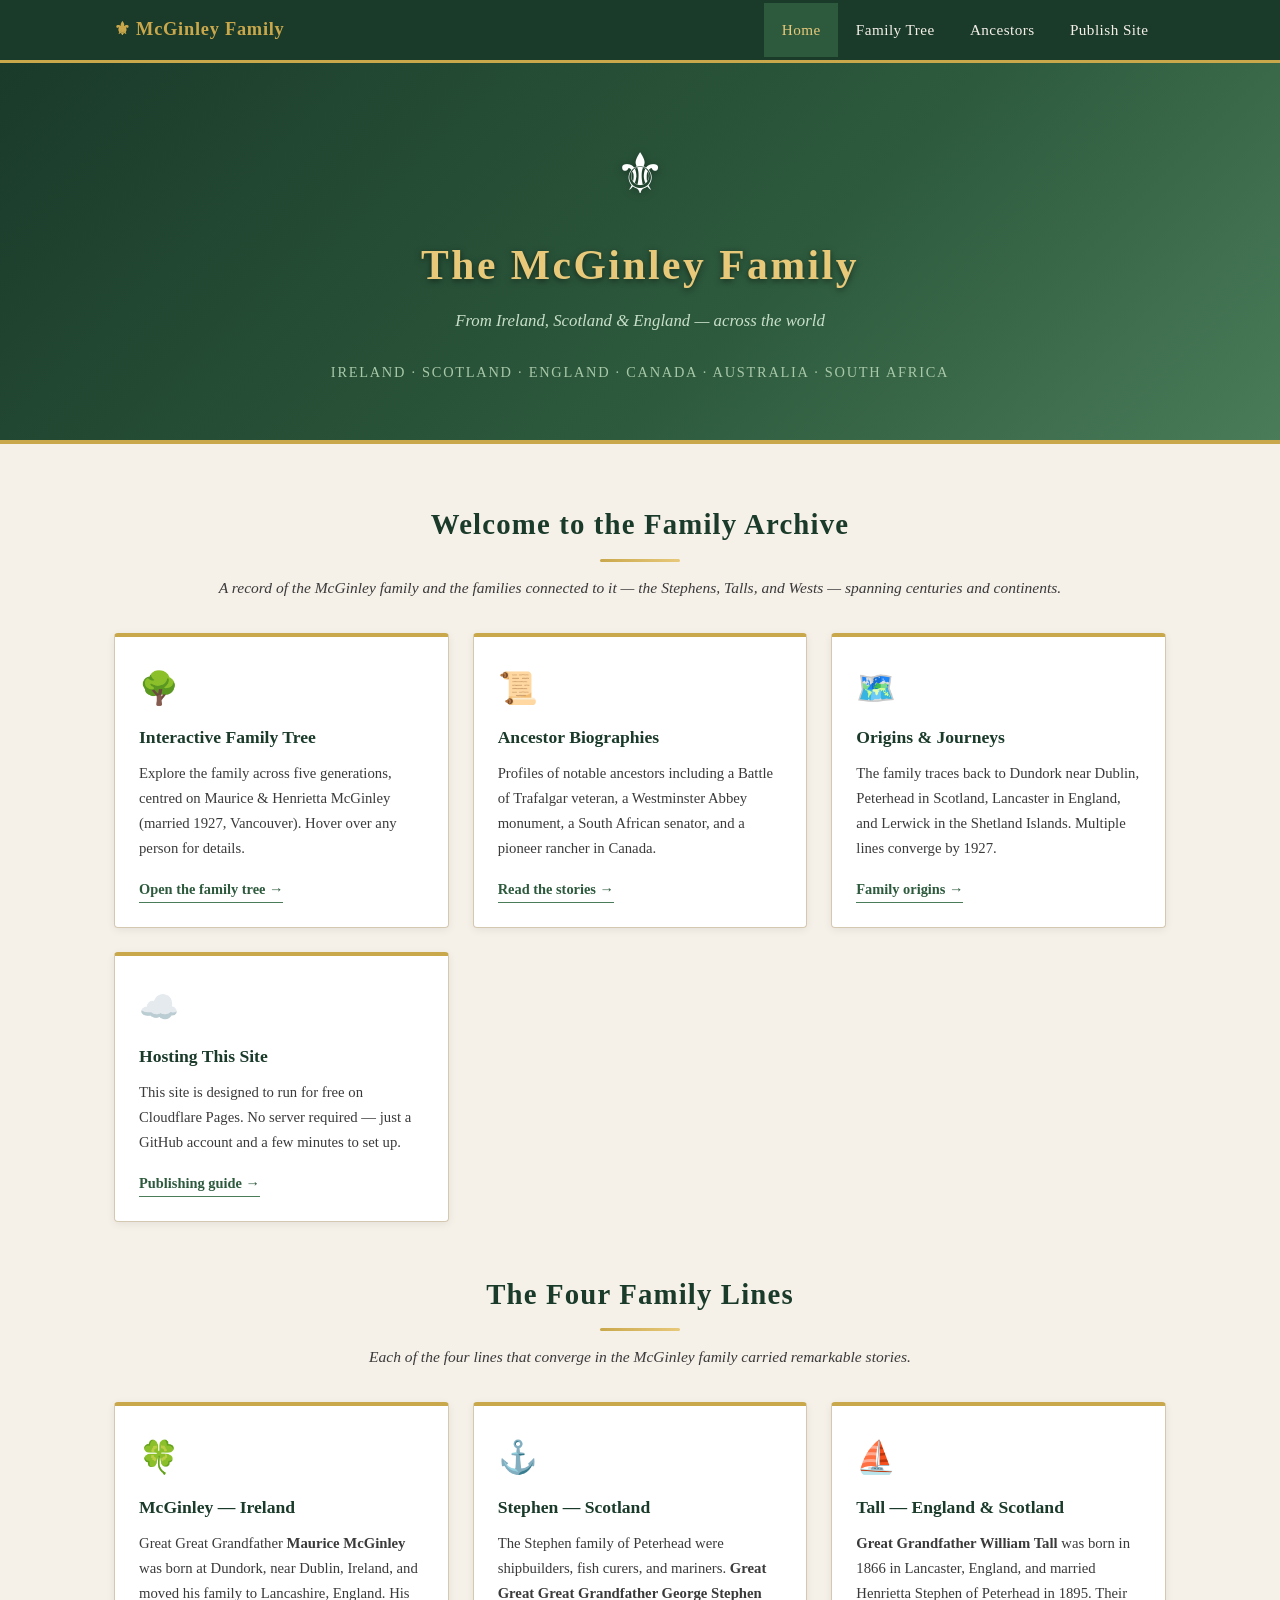
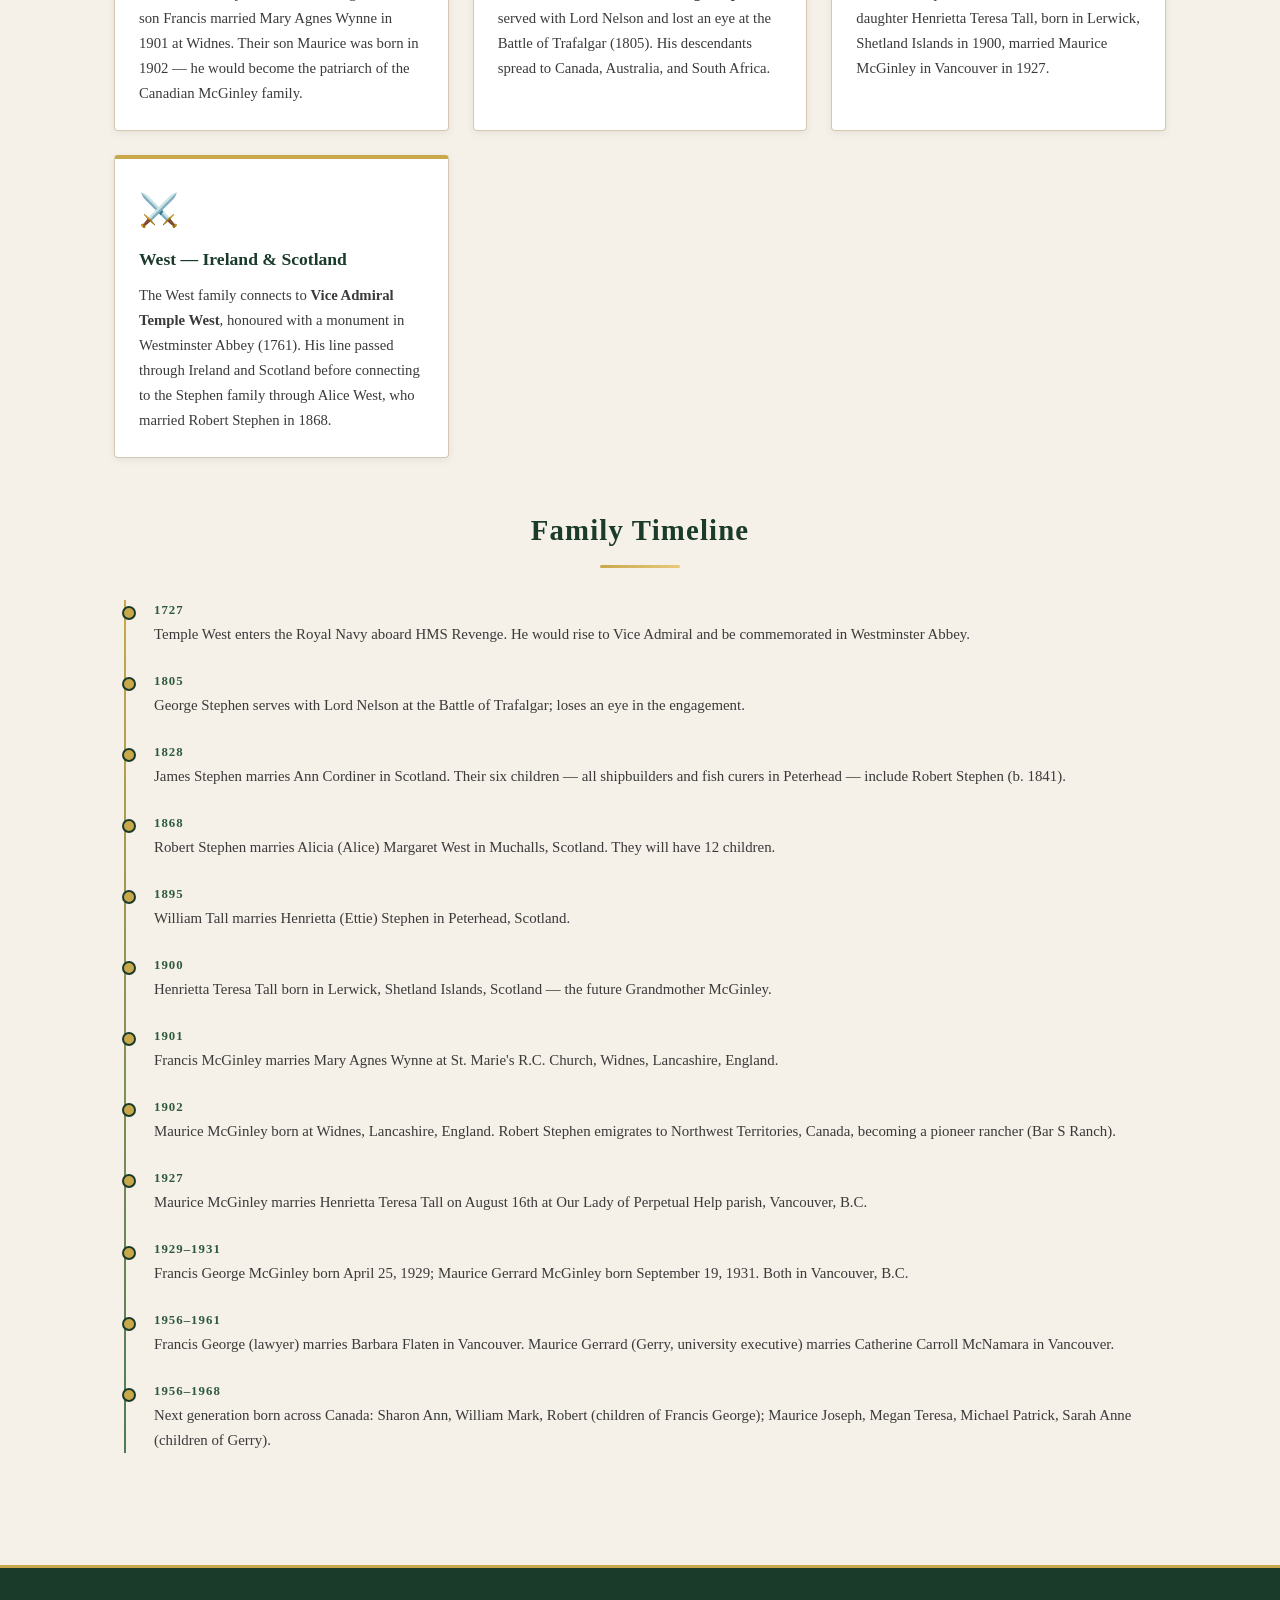
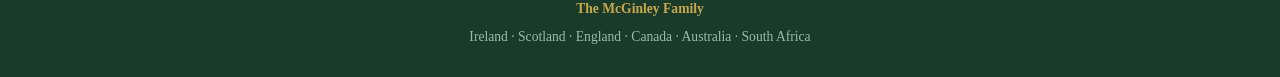
==== index.html @ d8dae98b "Add files via upload" ====
<!DOCTYPE html>
<html lang="en">
<head>
  <meta charset="UTF-8">
  <meta name="viewport" content="width=device-width, initial-scale=1.0">
  <title>The McGinley Family — Genealogy & Heritage</title>
  <link rel="stylesheet" href="style.css">
</head>
<body>

<nav>
  <div class="nav-inner">
    <a class="brand" href="index.html">⚜ McGinley Family</a>
    <ul>
      <li><a href="index.html" class="active">Home</a></li>
      <li><a href="family-tree.html">Family Tree</a></li>
      <li><a href="ancestors.html">Ancestors</a></li>
      <li><a href="deploy.html">Publish Site</a></li>
    </ul>
  </div>
</nav>

<div class="hero">
  <div class="crest">⚜</div>
  <h1>The McGinley Family</h1>
  <p class="subtitle">From Ireland, Scotland &amp; England — across the world</p>
  <p class="tagline">Ireland · Scotland · England · Canada · Australia · South Africa</p>
</div>

<div class="container">

  <div class="section-header" style="margin-top:1rem;">
    <h2>Welcome to the Family Archive</h2>
    <div class="divider"></div>
    <p>A record of the McGinley family and the families connected to it — the Stephens, Talls, and Wests — spanning centuries and continents.</p>
  </div>

  <div class="card-grid">
    <div class="card">
      <div class="card-icon">🌳</div>
      <h3>Interactive Family Tree</h3>
      <p>Explore the family across five generations, centred on Maurice &amp; Henrietta McGinley (married 1927, Vancouver). Hover over any person for details.</p>
      <a class="card-link" href="family-tree.html">Open the family tree →</a>
    </div>
    <div class="card">
      <div class="card-icon">📜</div>
      <h3>Ancestor Biographies</h3>
      <p>Profiles of notable ancestors including a Battle of Trafalgar veteran, a Westminster Abbey monument, a South African senator, and a pioneer rancher in Canada.</p>
      <a class="card-link" href="ancestors.html">Read the stories →</a>
    </div>
    <div class="card">
      <div class="card-icon">🗺️</div>
      <h3>Origins &amp; Journeys</h3>
      <p>The family traces back to Dundork near Dublin, Peterhead in Scotland, Lancaster in England, and Lerwick in the Shetland Islands. Multiple lines converge by 1927.</p>
      <a class="card-link" href="ancestors.html#origins">Family origins →</a>
    </div>
    <div class="card">
      <div class="card-icon">☁️</div>
      <h3>Hosting This Site</h3>
      <p>This site is designed to run for free on Cloudflare Pages. No server required — just a GitHub account and a few minutes to set up.</p>
      <a class="card-link" href="deploy.html">Publishing guide →</a>
    </div>
  </div>

  <!-- Key Ancestors Snapshot -->
  <div class="section-header" style="margin-top:3rem;">
    <h2>The Four Family Lines</h2>
    <div class="divider"></div>
    <p>Each of the four lines that converge in the McGinley family carried remarkable stories.</p>
  </div>

  <div class="card-grid">
    <div class="card">
      <div class="card-icon">🍀</div>
      <h3>McGinley — Ireland</h3>
      <p>Great Great Grandfather <strong>Maurice McGinley</strong> was born at Dundork, near Dublin, Ireland, and moved his family to Lancashire, England. His son Francis married Mary Agnes Wynne in 1901 at Widnes. Their son Maurice was born in 1902 — he would become the patriarch of the Canadian McGinley family.</p>
    </div>
    <div class="card">
      <div class="card-icon">⚓</div>
      <h3>Stephen — Scotland</h3>
      <p>The Stephen family of Peterhead were shipbuilders, fish curers, and mariners. <strong>Great Great Great Grandfather George Stephen</strong> served with Lord Nelson and lost an eye at the Battle of Trafalgar (1805). His descendants spread to Canada, Australia, and South Africa.</p>
    </div>
    <div class="card">
      <div class="card-icon">⛵</div>
      <h3>Tall — England &amp; Scotland</h3>
      <p><strong>Great Grandfather William Tall</strong> was born in 1866 in Lancaster, England, and married Henrietta Stephen of Peterhead in 1895. Their daughter Henrietta Teresa Tall, born in Lerwick, Shetland Islands in 1900, married Maurice McGinley in Vancouver in 1927.</p>
    </div>
    <div class="card">
      <div class="card-icon">⚔️</div>
      <h3>West — Ireland &amp; Scotland</h3>
      <p>The West family connects to <strong>Vice Admiral Temple West</strong>, honoured with a monument in Westminster Abbey (1761). His line passed through Ireland and Scotland before connecting to the Stephen family through Alice West, who married Robert Stephen in 1868.</p>
    </div>
  </div>

  <!-- Timeline -->
  <div class="section-header" style="margin-top:3rem;">
    <h2>Family Timeline</h2>
    <div class="divider"></div>
  </div>

  <div class="timeline">
    <div class="timeline-item">
      <div class="year">1727</div>
      <div class="event">Temple West enters the Royal Navy aboard HMS Revenge. He would rise to Vice Admiral and be commemorated in Westminster Abbey.</div>
    </div>
    <div class="timeline-item">
      <div class="year">1805</div>
      <div class="event">George Stephen serves with Lord Nelson at the Battle of Trafalgar; loses an eye in the engagement.</div>
    </div>
    <div class="timeline-item">
      <div class="year">1828</div>
      <div class="event">James Stephen marries Ann Cordiner in Scotland. Their six children — all shipbuilders and fish curers in Peterhead — include Robert Stephen (b. 1841).</div>
    </div>
    <div class="timeline-item">
      <div class="year">1868</div>
      <div class="event">Robert Stephen marries Alicia (Alice) Margaret West in Muchalls, Scotland. They will have 12 children.</div>
    </div>
    <div class="timeline-item">
      <div class="year">1895</div>
      <div class="event">William Tall marries Henrietta (Ettie) Stephen in Peterhead, Scotland.</div>
    </div>
    <div class="timeline-item">
      <div class="year">1900</div>
      <div class="event">Henrietta Teresa Tall born in Lerwick, Shetland Islands, Scotland — the future Grandmother McGinley.</div>
    </div>
    <div class="timeline-item">
      <div class="year">1901</div>
      <div class="event">Francis McGinley marries Mary Agnes Wynne at St. Marie's R.C. Church, Widnes, Lancashire, England.</div>
    </div>
    <div class="timeline-item">
      <div class="year">1902</div>
      <div class="event">Maurice McGinley born at Widnes, Lancashire, England. Robert Stephen emigrates to Northwest Territories, Canada, becoming a pioneer rancher (Bar S Ranch).</div>
    </div>
    <div class="timeline-item">
      <div class="year">1927</div>
      <div class="event">Maurice McGinley marries Henrietta Teresa Tall on August 16th at Our Lady of Perpetual Help parish, Vancouver, B.C.</div>
    </div>
    <div class="timeline-item">
      <div class="year">1929–1931</div>
      <div class="event">Francis George McGinley born April 25, 1929; Maurice Gerrard McGinley born September 19, 1931. Both in Vancouver, B.C.</div>
    </div>
    <div class="timeline-item">
      <div class="year">1956–1961</div>
      <div class="event">Francis George (lawyer) marries Barbara Flaten in Vancouver. Maurice Gerrard (Gerry, university executive) marries Catherine Carroll McNamara in Vancouver.</div>
    </div>
    <div class="timeline-item">
      <div class="year">1956–1968</div>
      <div class="event">Next generation born across Canada: Sharon Ann, William Mark, Robert (children of Francis George); Maurice Joseph, Megan Teresa, Michael Patrick, Sarah Anne (children of Gerry).</div>
    </div>
  </div>

</div>

<footer>
  <div class="footer-brand">The McGinley Family</div>
  <div>Ireland · Scotland · England · Canada · Australia · South Africa</div>
</footer>

</body>
</html>
---- style.css ----
/* McGinley Family Genealogy Site — Classic Heritage Style */

:root {
  --green-dark: #1a3a2a;
  --green-mid: #2d5a3d;
  --green-light: #4a7c59;
  --gold: #c9a84c;
  --gold-light: #e8c97a;
  --cream: #f5f0e8;
  --parchment: #ede4d0;
  --brown: #5c3d1e;
  --text-dark: #1e1e1e;
  --text-mid: #3a3a3a;
  --white: #ffffff;
}

* { box-sizing: border-box; margin: 0; padding: 0; }

body {
  font-family: 'Georgia', 'Times New Roman', serif;
  background: var(--cream);
  color: var(--text-dark);
  line-height: 1.7;
}

/* ── NAV ── */
nav {
  background: var(--green-dark);
  border-bottom: 3px solid var(--gold);
  position: sticky;
  top: 0;
  z-index: 100;
}
nav .nav-inner {
  max-width: 1100px;
  margin: 0 auto;
  display: flex;
  align-items: center;
  justify-content: space-between;
  padding: 0 1.5rem;
}
nav .brand {
  color: var(--gold);
  font-size: 1.15rem;
  font-weight: bold;
  letter-spacing: 0.04em;
  padding: 0.9rem 0;
  text-decoration: none;
}
nav ul {
  list-style: none;
  display: flex;
  gap: 0;
}
nav ul li a {
  display: block;
  color: var(--cream);
  text-decoration: none;
  padding: 0.9rem 1.1rem;
  font-size: 0.95rem;
  letter-spacing: 0.03em;
  transition: background 0.2s, color 0.2s;
}
nav ul li a:hover, nav ul li a.active {
  background: var(--green-mid);
  color: var(--gold-light);
}

/* ── HERO ── */
.hero {
  background: linear-gradient(135deg, var(--green-dark) 0%, var(--green-mid) 60%, var(--green-light) 100%);
  color: var(--white);
  text-align: center;
  padding: 4rem 1.5rem 3.5rem;
  border-bottom: 4px solid var(--gold);
}
.hero .crest {
  font-size: 3.5rem;
  margin-bottom: 0.5rem;
  filter: drop-shadow(0 2px 4px rgba(0,0,0,0.4));
}
.hero h1 {
  font-size: 2.6rem;
  letter-spacing: 0.06em;
  color: var(--gold-light);
  text-shadow: 0 2px 6px rgba(0,0,0,0.5);
  margin-bottom: 0.4rem;
}
.hero .subtitle {
  font-size: 1.05rem;
  color: #c8dfc8;
  font-style: italic;
  margin-bottom: 1.5rem;
}
.hero .tagline {
  font-size: 0.9rem;
  color: #a8c8a8;
  letter-spacing: 0.12em;
  text-transform: uppercase;
}

/* ── MAIN CONTENT ── */
.container {
  max-width: 1100px;
  margin: 0 auto;
  padding: 2.5rem 1.5rem;
}

/* ── CARDS ── */
.card-grid {
  display: grid;
  grid-template-columns: repeat(auto-fit, minmax(280px, 1fr));
  gap: 1.5rem;
  margin: 2rem 0;
}
.card {
  background: var(--white);
  border: 1px solid #d4c9b0;
  border-top: 4px solid var(--gold);
  border-radius: 4px;
  padding: 1.5rem;
  box-shadow: 0 2px 8px rgba(0,0,0,0.07);
  transition: transform 0.2s, box-shadow 0.2s;
}
.card:hover {
  transform: translateY(-3px);
  box-shadow: 0 6px 18px rgba(0,0,0,0.12);
}
.card .card-icon { font-size: 2rem; margin-bottom: 0.5rem; }
.card h3 { color: var(--green-dark); margin-bottom: 0.5rem; font-size: 1.1rem; }
.card p { color: var(--text-mid); font-size: 0.92rem; }
.card a.card-link {
  display: inline-block;
  margin-top: 1rem;
  color: var(--green-mid);
  text-decoration: none;
  font-size: 0.9rem;
  font-weight: bold;
  border-bottom: 1px solid var(--green-light);
  transition: color 0.2s;
}
.card a.card-link:hover { color: var(--gold); border-color: var(--gold); }

/* ── SECTION HEADER ── */
.section-header {
  text-align: center;
  margin-bottom: 2rem;
}
.section-header h2 {
  font-size: 1.8rem;
  color: var(--green-dark);
  letter-spacing: 0.04em;
}
.section-header .divider {
  width: 80px;
  height: 3px;
  background: linear-gradient(to right, var(--gold), var(--gold-light));
  margin: 0.6rem auto 0.8rem;
  border-radius: 2px;
}
.section-header p {
  color: var(--text-mid);
  font-style: italic;
  font-size: 0.97rem;
}

/* ── TIMELINE ── */
.timeline {
  position: relative;
  padding-left: 2.5rem;
  margin: 1.5rem 0;
}
.timeline::before {
  content: '';
  position: absolute;
  left: 0.6rem;
  top: 0;
  bottom: 0;
  width: 2px;
  background: linear-gradient(to bottom, var(--gold), var(--green-light));
}
.timeline-item {
  position: relative;
  margin-bottom: 1.5rem;
}
.timeline-item::before {
  content: '';
  position: absolute;
  left: -2rem;
  top: 0.4rem;
  width: 10px;
  height: 10px;
  border-radius: 50%;
  background: var(--gold);
  border: 2px solid var(--green-dark);
}
.timeline-item .year {
  font-size: 0.8rem;
  color: var(--green-mid);
  font-weight: bold;
  letter-spacing: 0.08em;
  text-transform: uppercase;
}
.timeline-item .event { color: var(--text-mid); font-size: 0.93rem; }

/* ── FAMILY TREE PAGE ── */
#tree-container {
  width: 100%;
  overflow: auto;
  background: var(--white);
  border: 1px solid #d4c9b0;
  border-radius: 4px;
  padding: 1rem;
  min-height: 600px;
}
#tree-container svg { display: block; }

.tree-controls {
  display: flex;
  gap: 0.5rem;
  flex-wrap: wrap;
  margin-bottom: 1rem;
  align-items: center;
}
.tree-controls button {
  background: var(--green-dark);
  color: var(--cream);
  border: none;
  padding: 0.45rem 1rem;
  font-family: Georgia, serif;
  font-size: 0.88rem;
  cursor: pointer;
  border-radius: 3px;
  transition: background 0.2s;
}
.tree-controls button:hover { background: var(--green-mid); }
.tree-controls span {
  color: var(--text-mid);
  font-size: 0.85rem;
  font-style: italic;
}

/* D3 tree node styles */
.node circle {
  stroke-width: 2.5px;
}
.node.male circle { fill: #e8f4f0; stroke: var(--green-mid); }
.node.female circle { fill: #f4ece8; stroke: #a05040; }
.node.couple circle { fill: var(--parchment); stroke: var(--gold); }
.node text {
  font-family: Georgia, serif;
  font-size: 11px;
  fill: var(--text-dark);
}
.node text.name { font-weight: bold; fill: var(--green-dark); }
.node text.dates { fill: #666; font-size: 10px; }
.link {
  fill: none;
  stroke: #b0c8b0;
  stroke-width: 1.5px;
}
.link.marriage {
  stroke: var(--gold);
  stroke-dasharray: 4 2;
}

/* ── PERSON TOOLTIP ── */
#tooltip {
  position: fixed;
  background: var(--green-dark);
  color: var(--cream);
  border: 1px solid var(--gold);
  border-radius: 4px;
  padding: 0.8rem 1rem;
  font-size: 0.88rem;
  pointer-events: none;
  max-width: 260px;
  z-index: 1000;
  line-height: 1.5;
  box-shadow: 0 4px 12px rgba(0,0,0,0.3);
  display: none;
}
#tooltip .tt-name { font-weight: bold; color: var(--gold-light); font-size: 0.95rem; }
#tooltip .tt-dates { color: #aaccaa; font-size: 0.82rem; }
#tooltip .tt-info { margin-top: 0.3rem; color: #ddd; }

/* ── ANCESTOR BIO PAGES ── */
.bio-grid {
  display: grid;
  grid-template-columns: repeat(auto-fit, minmax(320px, 1fr));
  gap: 2rem;
  margin: 2rem 0;
}
.bio-card {
  background: var(--white);
  border: 1px solid #d4c9b0;
  border-radius: 4px;
  overflow: hidden;
  box-shadow: 0 2px 8px rgba(0,0,0,0.07);
}
.bio-card .bio-header {
  background: var(--green-dark);
  color: var(--white);
  padding: 1.2rem 1.5rem;
  border-bottom: 3px solid var(--gold);
}
.bio-card .bio-header .relation {
  font-size: 0.75rem;
  color: var(--gold-light);
  text-transform: uppercase;
  letter-spacing: 0.1em;
  margin-bottom: 0.2rem;
}
.bio-card .bio-header h3 {
  font-size: 1.2rem;
  color: var(--white);
  letter-spacing: 0.03em;
}
.bio-card .bio-header .bio-dates {
  color: #aad0aa;
  font-size: 0.85rem;
  font-style: italic;
  margin-top: 0.2rem;
}
.bio-card .bio-body {
  padding: 1.2rem 1.5rem;
  font-size: 0.91rem;
  color: var(--text-mid);
}
.bio-card .bio-body p { margin-bottom: 0.8rem; }
.bio-card .bio-body .fact-row {
  display: flex;
  gap: 0.5rem;
  margin-bottom: 0.4rem;
  font-size: 0.88rem;
}
.bio-card .bio-body .fact-label {
  font-weight: bold;
  color: var(--green-dark);
  min-width: 80px;
}

/* ── DEPLOY GUIDE ── */
.steps {
  counter-reset: step-counter;
  list-style: none;
  margin: 1.5rem 0;
}
.steps li {
  counter-increment: step-counter;
  position: relative;
  padding: 1.2rem 1.2rem 1.2rem 4rem;
  background: var(--white);
  border: 1px solid #d4c9b0;
  border-left: 4px solid var(--green-mid);
  border-radius: 4px;
  margin-bottom: 1rem;
  font-size: 0.93rem;
  color: var(--text-mid);
}
.steps li::before {
  content: counter(step-counter);
  position: absolute;
  left: 1rem;
  top: 50%;
  transform: translateY(-50%);
  background: var(--green-dark);
  color: var(--gold);
  width: 1.8rem;
  height: 1.8rem;
  border-radius: 50%;
  display: flex;
  align-items: center;
  justify-content: center;
  font-weight: bold;
  font-size: 0.9rem;
}
.steps li strong { color: var(--green-dark); }
.steps li code {
  background: #f0ebe0;
  padding: 0.1em 0.4em;
  border-radius: 3px;
  font-family: monospace;
  font-size: 0.88em;
  color: var(--brown);
}
.tip-box {
  background: #f0f7f2;
  border: 1px solid var(--green-light);
  border-left: 4px solid var(--green-mid);
  border-radius: 4px;
  padding: 1rem 1.2rem;
  margin: 1rem 0;
  font-size: 0.9rem;
  color: var(--text-mid);
}
.tip-box strong { color: var(--green-dark); }

/* ── FOOTER ── */
footer {
  background: var(--green-dark);
  color: #9abcaa;
  text-align: center;
  padding: 1.8rem;
  border-top: 3px solid var(--gold);
  font-size: 0.85rem;
  margin-top: 3rem;
}
footer .footer-brand { color: var(--gold); font-weight: bold; margin-bottom: 0.3rem; }

/* ── RESPONSIVE ── */
@media (max-width: 680px) {
  .hero h1 { font-size: 1.8rem; }
  nav .brand { font-size: 1rem; }
  nav ul li a { padding: 0.9rem 0.7rem; font-size: 0.85rem; }
}
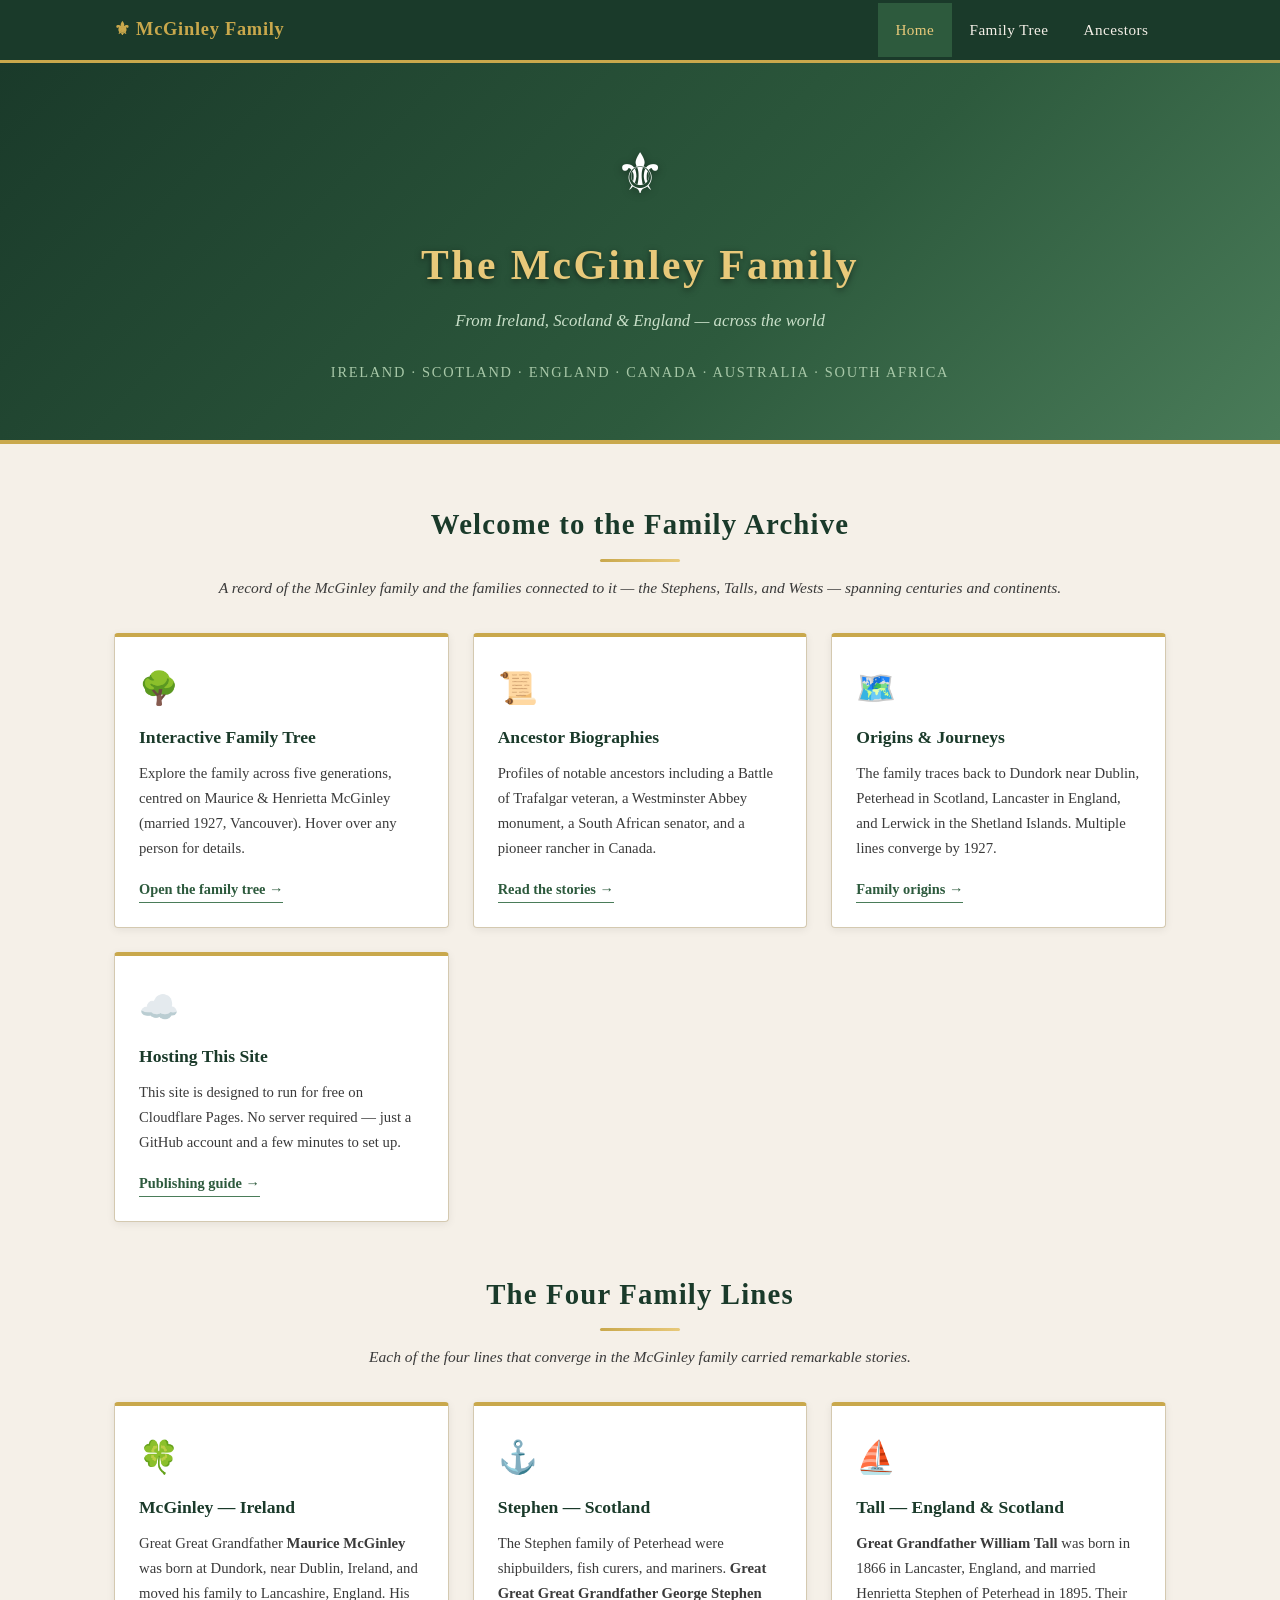
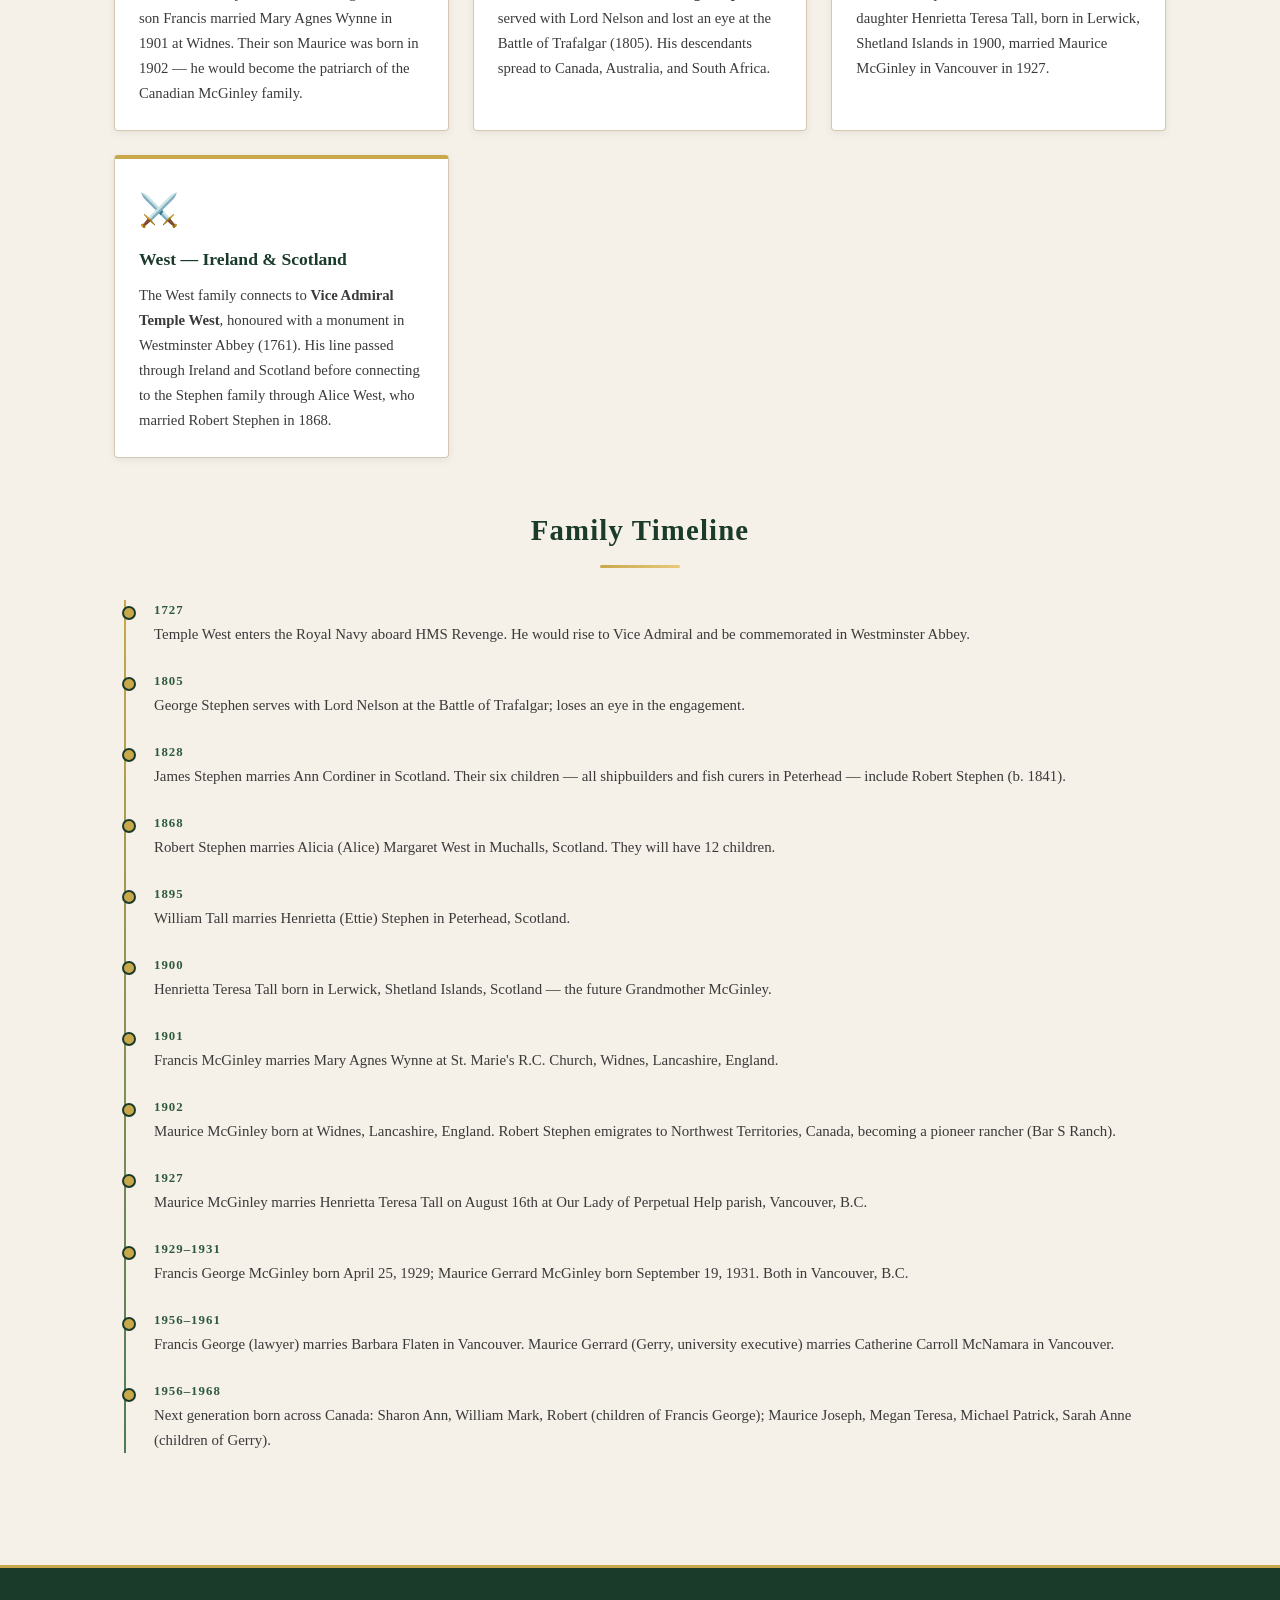
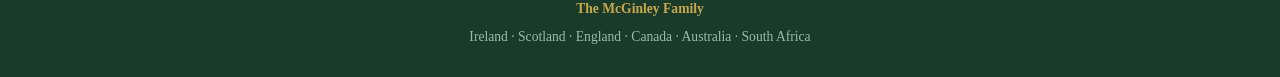
==== commit d73e5db0: "removed 'deploy' menu item" ====
--- a/index.html
+++ b/index.html
@@ -1,160 +1,186 @@
 <!DOCTYPE html>
 <html lang="en">
+
 <head>
   <meta charset="UTF-8">
   <meta name="viewport" content="width=device-width, initial-scale=1.0">
   <title>The McGinley Family — Genealogy & Heritage</title>
   <link rel="stylesheet" href="style.css">
 </head>
+
 <body>
 
-<nav>
-  <div class="nav-inner">
-    <a class="brand" href="index.html">⚜ McGinley Family</a>
-    <ul>
-      <li><a href="index.html" class="active">Home</a></li>
-      <li><a href="family-tree.html">Family Tree</a></li>
-      <li><a href="ancestors.html">Ancestors</a></li>
-      <li><a href="deploy.html">Publish Site</a></li>
-    </ul>
-  </div>
-</nav>
+  <nav>
+    <div class="nav-inner">
+      <a class="brand" href="index.html">⚜ McGinley Family</a>
+      <ul>
+        <li><a href="index.html" class="active">Home</a></li>
+        <li><a href="family-tree.html">Family Tree</a></li>
+        <li><a href="ancestors.html">Ancestors</a></li>
+      </ul>
+    </div>
+  </nav>
 
-<div class="hero">
-  <div class="crest">⚜</div>
-  <h1>The McGinley Family</h1>
-  <p class="subtitle">From Ireland, Scotland &amp; England — across the world</p>
-  <p class="tagline">Ireland · Scotland · England · Canada · Australia · South Africa</p>
-</div>
-
-<div class="container">
-
-  <div class="section-header" style="margin-top:1rem;">
-    <h2>Welcome to the Family Archive</h2>
-    <div class="divider"></div>
-    <p>A record of the McGinley family and the families connected to it — the Stephens, Talls, and Wests — spanning centuries and continents.</p>
+  <div class="hero">
+    <div class="crest">⚜</div>
+    <h1>The McGinley Family</h1>
+    <p class="subtitle">From Ireland, Scotland &amp; England — across the world</p>
+    <p class="tagline">Ireland · Scotland · England · Canada · Australia · South Africa</p>
   </div>
 
-  <div class="card-grid">
-    <div class="card">
-      <div class="card-icon">🌳</div>
-      <h3>Interactive Family Tree</h3>
-      <p>Explore the family across five generations, centred on Maurice &amp; Henrietta McGinley (married 1927, Vancouver). Hover over any person for details.</p>
-      <a class="card-link" href="family-tree.html">Open the family tree →</a>
+  <div class="container">
+
+    <div class="section-header" style="margin-top:1rem;">
+      <h2>Welcome to the Family Archive</h2>
+      <div class="divider"></div>
+      <p>A record of the McGinley family and the families connected to it — the Stephens, Talls, and Wests — spanning
+        centuries and continents.</p>
     </div>
-    <div class="card">
-      <div class="card-icon">📜</div>
-      <h3>Ancestor Biographies</h3>
-      <p>Profiles of notable ancestors including a Battle of Trafalgar veteran, a Westminster Abbey monument, a South African senator, and a pioneer rancher in Canada.</p>
-      <a class="card-link" href="ancestors.html">Read the stories →</a>
+
+    <div class="card-grid">
+      <div class="card">
+        <div class="card-icon">🌳</div>
+        <h3>Interactive Family Tree</h3>
+        <p>Explore the family across five generations, centred on Maurice &amp; Henrietta McGinley (married 1927,
+          Vancouver). Hover over any person for details.</p>
+        <a class="card-link" href="family-tree.html">Open the family tree →</a>
+      </div>
+      <div class="card">
+        <div class="card-icon">📜</div>
+        <h3>Ancestor Biographies</h3>
+        <p>Profiles of notable ancestors including a Battle of Trafalgar veteran, a Westminster Abbey monument, a South
+          African senator, and a pioneer rancher in Canada.</p>
+        <a class="card-link" href="ancestors.html">Read the stories →</a>
+      </div>
+      <div class="card">
+        <div class="card-icon">🗺️</div>
+        <h3>Origins &amp; Journeys</h3>
+        <p>The family traces back to Dundork near Dublin, Peterhead in Scotland, Lancaster in England, and Lerwick in
+          the Shetland Islands. Multiple lines converge by 1927.</p>
+        <a class="card-link" href="ancestors.html#origins">Family origins →</a>
+      </div>
+      <div class="card">
+        <div class="card-icon">☁️</div>
+        <h3>Hosting This Site</h3>
+        <p>This site is designed to run for free on Cloudflare Pages. No server required — just a GitHub account and a
+          few minutes to set up.</p>
+        <a class="card-link" href="deploy.html">Publishing guide →</a>
+      </div>
     </div>
-    <div class="card">
-      <div class="card-icon">🗺️</div>
-      <h3>Origins &amp; Journeys</h3>
-      <p>The family traces back to Dundork near Dublin, Peterhead in Scotland, Lancaster in England, and Lerwick in the Shetland Islands. Multiple lines converge by 1927.</p>
-      <a class="card-link" href="ancestors.html#origins">Family origins →</a>
+
+    <!-- Key Ancestors Snapshot -->
+    <div class="section-header" style="margin-top:3rem;">
+      <h2>The Four Family Lines</h2>
+      <div class="divider"></div>
+      <p>Each of the four lines that converge in the McGinley family carried remarkable stories.</p>
     </div>
-    <div class="card">
-      <div class="card-icon">☁️</div>
-      <h3>Hosting This Site</h3>
-      <p>This site is designed to run for free on Cloudflare Pages. No server required — just a GitHub account and a few minutes to set up.</p>
-      <a class="card-link" href="deploy.html">Publishing guide →</a>
+
+    <div class="card-grid">
+      <div class="card">
+        <div class="card-icon">🍀</div>
+        <h3>McGinley — Ireland</h3>
+        <p>Great Great Grandfather <strong>Maurice McGinley</strong> was born at Dundork, near Dublin, Ireland, and
+          moved his family to Lancashire, England. His son Francis married Mary Agnes Wynne in 1901 at Widnes. Their son
+          Maurice was born in 1902 — he would become the patriarch of the Canadian McGinley family.</p>
+      </div>
+      <div class="card">
+        <div class="card-icon">⚓</div>
+        <h3>Stephen — Scotland</h3>
+        <p>The Stephen family of Peterhead were shipbuilders, fish curers, and mariners. <strong>Great Great Great
+            Grandfather George Stephen</strong> served with Lord Nelson and lost an eye at the Battle of Trafalgar
+          (1805). His descendants spread to Canada, Australia, and South Africa.</p>
+      </div>
+      <div class="card">
+        <div class="card-icon">⛵</div>
+        <h3>Tall — England &amp; Scotland</h3>
+        <p><strong>Great Grandfather William Tall</strong> was born in 1866 in Lancaster, England, and married Henrietta
+          Stephen of Peterhead in 1895. Their daughter Henrietta Teresa Tall, born in Lerwick, Shetland Islands in 1900,
+          married Maurice McGinley in Vancouver in 1927.</p>
+      </div>
+      <div class="card">
+        <div class="card-icon">⚔️</div>
+        <h3>West — Ireland &amp; Scotland</h3>
+        <p>The West family connects to <strong>Vice Admiral Temple West</strong>, honoured with a monument in
+          Westminster Abbey (1761). His line passed through Ireland and Scotland before connecting to the Stephen family
+          through Alice West, who married Robert Stephen in 1868.</p>
+      </div>
     </div>
+
+    <!-- Timeline -->
+    <div class="section-header" style="margin-top:3rem;">
+      <h2>Family Timeline</h2>
+      <div class="divider"></div>
+    </div>
+
+    <div class="timeline">
+      <div class="timeline-item">
+        <div class="year">1727</div>
+        <div class="event">Temple West enters the Royal Navy aboard HMS Revenge. He would rise to Vice Admiral and be
+          commemorated in Westminster Abbey.</div>
+      </div>
+      <div class="timeline-item">
+        <div class="year">1805</div>
+        <div class="event">George Stephen serves with Lord Nelson at the Battle of Trafalgar; loses an eye in the
+          engagement.</div>
+      </div>
+      <div class="timeline-item">
+        <div class="year">1828</div>
+        <div class="event">James Stephen marries Ann Cordiner in Scotland. Their six children — all shipbuilders and
+          fish curers in Peterhead — include Robert Stephen (b. 1841).</div>
+      </div>
+      <div class="timeline-item">
+        <div class="year">1868</div>
+        <div class="event">Robert Stephen marries Alicia (Alice) Margaret West in Muchalls, Scotland. They will have 12
+          children.</div>
+      </div>
+      <div class="timeline-item">
+        <div class="year">1895</div>
+        <div class="event">William Tall marries Henrietta (Ettie) Stephen in Peterhead, Scotland.</div>
+      </div>
+      <div class="timeline-item">
+        <div class="year">1900</div>
+        <div class="event">Henrietta Teresa Tall born in Lerwick, Shetland Islands, Scotland — the future Grandmother
+          McGinley.</div>
+      </div>
+      <div class="timeline-item">
+        <div class="year">1901</div>
+        <div class="event">Francis McGinley marries Mary Agnes Wynne at St. Marie's R.C. Church, Widnes, Lancashire,
+          England.</div>
+      </div>
+      <div class="timeline-item">
+        <div class="year">1902</div>
+        <div class="event">Maurice McGinley born at Widnes, Lancashire, England. Robert Stephen emigrates to Northwest
+          Territories, Canada, becoming a pioneer rancher (Bar S Ranch).</div>
+      </div>
+      <div class="timeline-item">
+        <div class="year">1927</div>
+        <div class="event">Maurice McGinley marries Henrietta Teresa Tall on August 16th at Our Lady of Perpetual Help
+          parish, Vancouver, B.C.</div>
+      </div>
+      <div class="timeline-item">
+        <div class="year">1929–1931</div>
+        <div class="event">Francis George McGinley born April 25, 1929; Maurice Gerrard McGinley born September 19,
+          1931. Both in Vancouver, B.C.</div>
+      </div>
+      <div class="timeline-item">
+        <div class="year">1956–1961</div>
+        <div class="event">Francis George (lawyer) marries Barbara Flaten in Vancouver. Maurice Gerrard (Gerry,
+          university executive) marries Catherine Carroll McNamara in Vancouver.</div>
+      </div>
+      <div class="timeline-item">
+        <div class="year">1956–1968</div>
+        <div class="event">Next generation born across Canada: Sharon Ann, William Mark, Robert (children of Francis
+          George); Maurice Joseph, Megan Teresa, Michael Patrick, Sarah Anne (children of Gerry).</div>
+      </div>
+    </div>
+
   </div>
 
-  <!-- Key Ancestors Snapshot -->
-  <div class="section-header" style="margin-top:3rem;">
-    <h2>The Four Family Lines</h2>
-    <div class="divider"></div>
-    <p>Each of the four lines that converge in the McGinley family carried remarkable stories.</p>
-  </div>
-
-  <div class="card-grid">
-    <div class="card">
-      <div class="card-icon">🍀</div>
-      <h3>McGinley — Ireland</h3>
-      <p>Great Great Grandfather <strong>Maurice McGinley</strong> was born at Dundork, near Dublin, Ireland, and moved his family to Lancashire, England. His son Francis married Mary Agnes Wynne in 1901 at Widnes. Their son Maurice was born in 1902 — he would become the patriarch of the Canadian McGinley family.</p>
-    </div>
-    <div class="card">
-      <div class="card-icon">⚓</div>
-      <h3>Stephen — Scotland</h3>
-      <p>The Stephen family of Peterhead were shipbuilders, fish curers, and mariners. <strong>Great Great Great Grandfather George Stephen</strong> served with Lord Nelson and lost an eye at the Battle of Trafalgar (1805). His descendants spread to Canada, Australia, and South Africa.</p>
-    </div>
-    <div class="card">
-      <div class="card-icon">⛵</div>
-      <h3>Tall — England &amp; Scotland</h3>
-      <p><strong>Great Grandfather William Tall</strong> was born in 1866 in Lancaster, England, and married Henrietta Stephen of Peterhead in 1895. Their daughter Henrietta Teresa Tall, born in Lerwick, Shetland Islands in 1900, married Maurice McGinley in Vancouver in 1927.</p>
-    </div>
-    <div class="card">
-      <div class="card-icon">⚔️</div>
-      <h3>West — Ireland &amp; Scotland</h3>
-      <p>The West family connects to <strong>Vice Admiral Temple West</strong>, honoured with a monument in Westminster Abbey (1761). His line passed through Ireland and Scotland before connecting to the Stephen family through Alice West, who married Robert Stephen in 1868.</p>
-    </div>
-  </div>
-
-  <!-- Timeline -->
-  <div class="section-header" style="margin-top:3rem;">
-    <h2>Family Timeline</h2>
-    <div class="divider"></div>
-  </div>
-
-  <div class="timeline">
-    <div class="timeline-item">
-      <div class="year">1727</div>
-      <div class="event">Temple West enters the Royal Navy aboard HMS Revenge. He would rise to Vice Admiral and be commemorated in Westminster Abbey.</div>
-    </div>
-    <div class="timeline-item">
-      <div class="year">1805</div>
-      <div class="event">George Stephen serves with Lord Nelson at the Battle of Trafalgar; loses an eye in the engagement.</div>
-    </div>
-    <div class="timeline-item">
-      <div class="year">1828</div>
-      <div class="event">James Stephen marries Ann Cordiner in Scotland. Their six children — all shipbuilders and fish curers in Peterhead — include Robert Stephen (b. 1841).</div>
-    </div>
-    <div class="timeline-item">
-      <div class="year">1868</div>
-      <div class="event">Robert Stephen marries Alicia (Alice) Margaret West in Muchalls, Scotland. They will have 12 children.</div>
-    </div>
-    <div class="timeline-item">
-      <div class="year">1895</div>
-      <div class="event">William Tall marries Henrietta (Ettie) Stephen in Peterhead, Scotland.</div>
-    </div>
-    <div class="timeline-item">
-      <div class="year">1900</div>
-      <div class="event">Henrietta Teresa Tall born in Lerwick, Shetland Islands, Scotland — the future Grandmother McGinley.</div>
-    </div>
-    <div class="timeline-item">
-      <div class="year">1901</div>
-      <div class="event">Francis McGinley marries Mary Agnes Wynne at St. Marie's R.C. Church, Widnes, Lancashire, England.</div>
-    </div>
-    <div class="timeline-item">
-      <div class="year">1902</div>
-      <div class="event">Maurice McGinley born at Widnes, Lancashire, England. Robert Stephen emigrates to Northwest Territories, Canada, becoming a pioneer rancher (Bar S Ranch).</div>
-    </div>
-    <div class="timeline-item">
-      <div class="year">1927</div>
-      <div class="event">Maurice McGinley marries Henrietta Teresa Tall on August 16th at Our Lady of Perpetual Help parish, Vancouver, B.C.</div>
-    </div>
-    <div class="timeline-item">
-      <div class="year">1929–1931</div>
-      <div class="event">Francis George McGinley born April 25, 1929; Maurice Gerrard McGinley born September 19, 1931. Both in Vancouver, B.C.</div>
-    </div>
-    <div class="timeline-item">
-      <div class="year">1956–1961</div>
-      <div class="event">Francis George (lawyer) marries Barbara Flaten in Vancouver. Maurice Gerrard (Gerry, university executive) marries Catherine Carroll McNamara in Vancouver.</div>
-    </div>
-    <div class="timeline-item">
-      <div class="year">1956–1968</div>
-      <div class="event">Next generation born across Canada: Sharon Ann, William Mark, Robert (children of Francis George); Maurice Joseph, Megan Teresa, Michael Patrick, Sarah Anne (children of Gerry).</div>
-    </div>
-  </div>
-
-</div>
-
-<footer>
-  <div class="footer-brand">The McGinley Family</div>
-  <div>Ireland · Scotland · England · Canada · Australia · South Africa</div>
-</footer>
+  <footer>
+    <div class="footer-brand">The McGinley Family</div>
+    <div>Ireland · Scotland · England · Canada · Australia · South Africa</div>
+  </footer>
 
 </body>
-</html>
+
+</html>
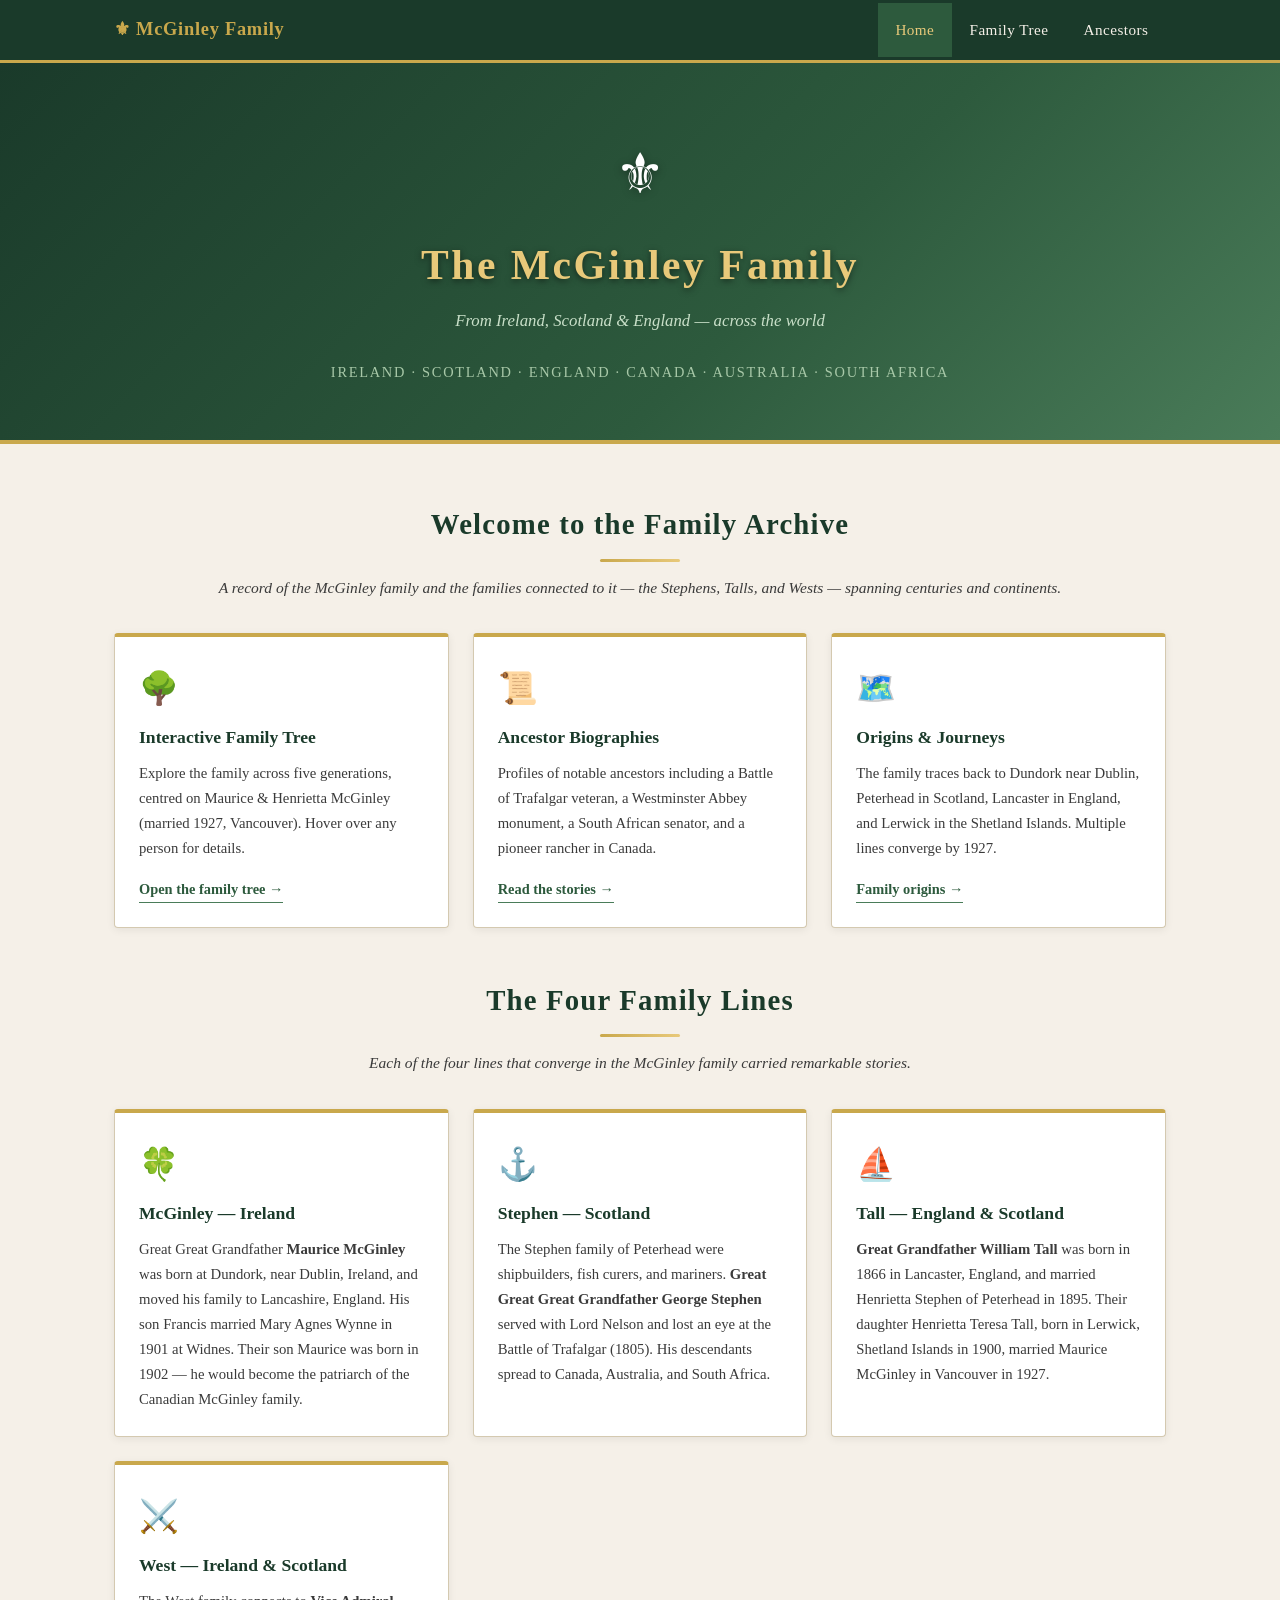
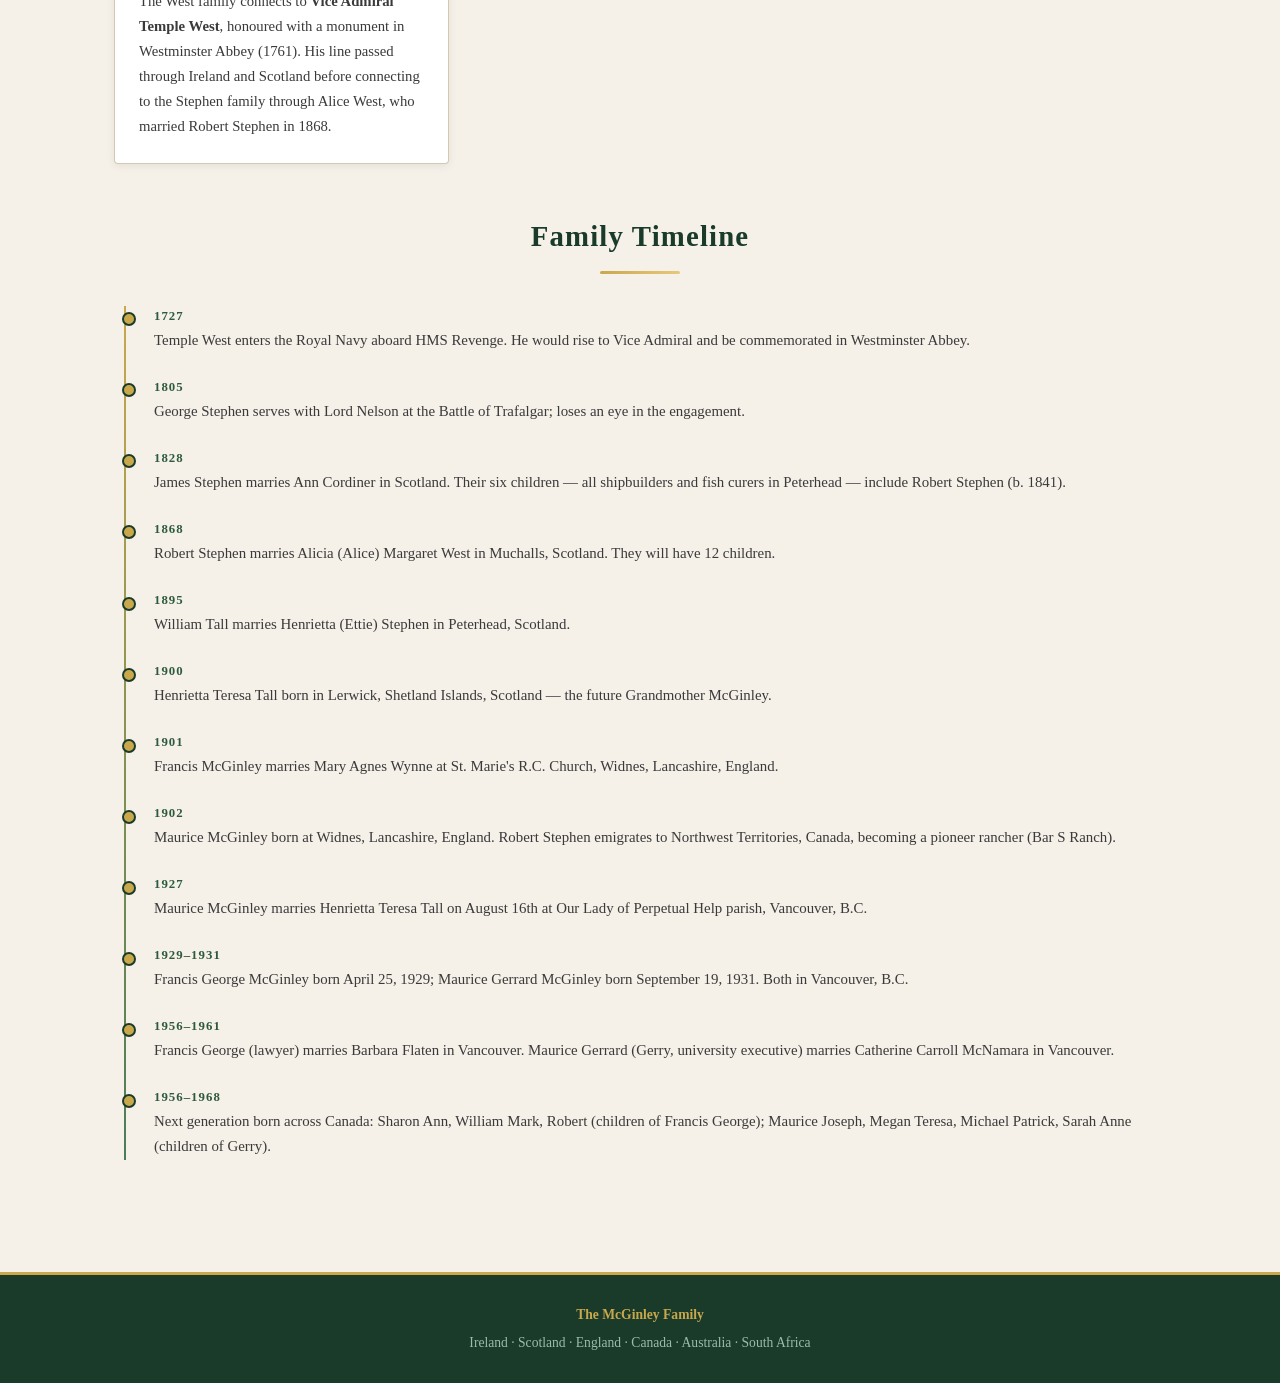
==== commit 759b3cfb: "removed host card" ====
--- a/index.html
+++ b/index.html
@@ -58,13 +58,6 @@
         <p>The family traces back to Dundork near Dublin, Peterhead in Scotland, Lancaster in England, and Lerwick in
           the Shetland Islands. Multiple lines converge by 1927.</p>
         <a class="card-link" href="ancestors.html#origins">Family origins →</a>
-      </div>
-      <div class="card">
-        <div class="card-icon">☁️</div>
-        <h3>Hosting This Site</h3>
-        <p>This site is designed to run for free on Cloudflare Pages. No server required — just a GitHub account and a
-          few minutes to set up.</p>
-        <a class="card-link" href="deploy.html">Publishing guide →</a>
       </div>
     </div>
 
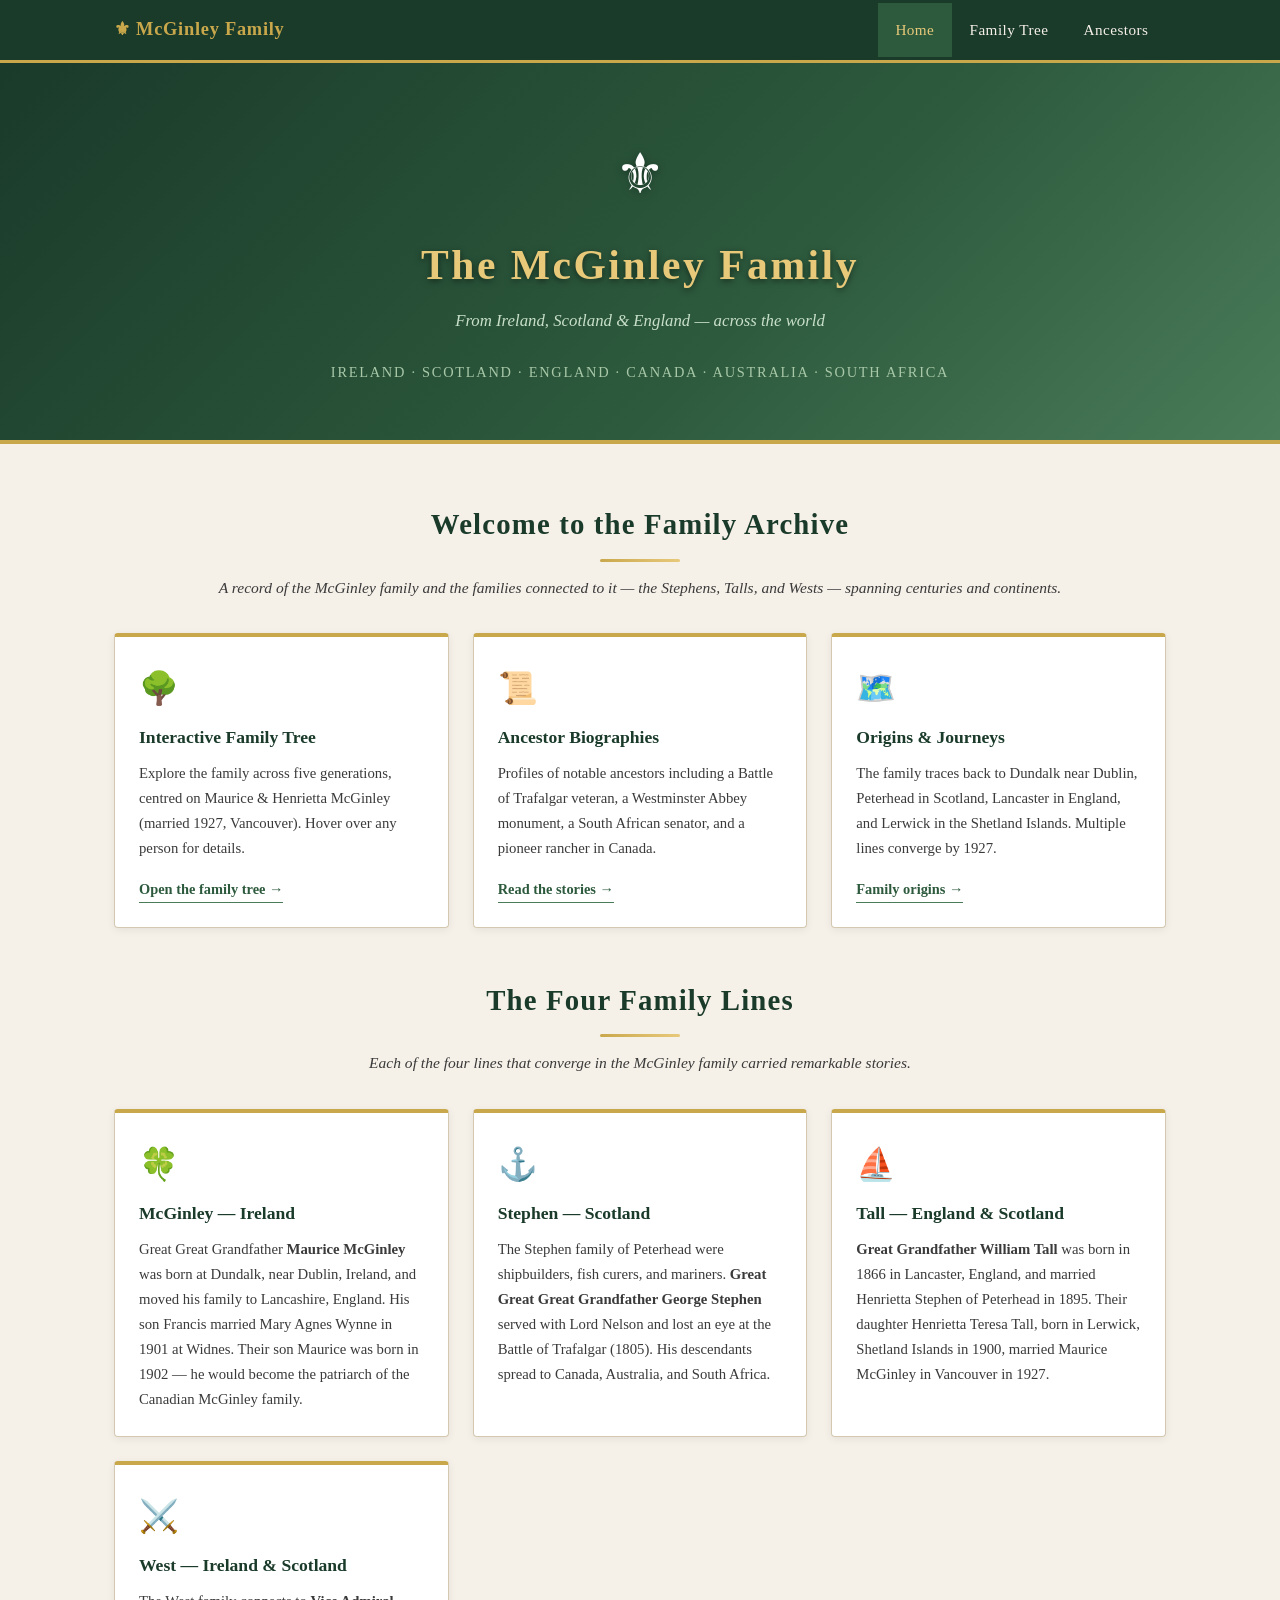
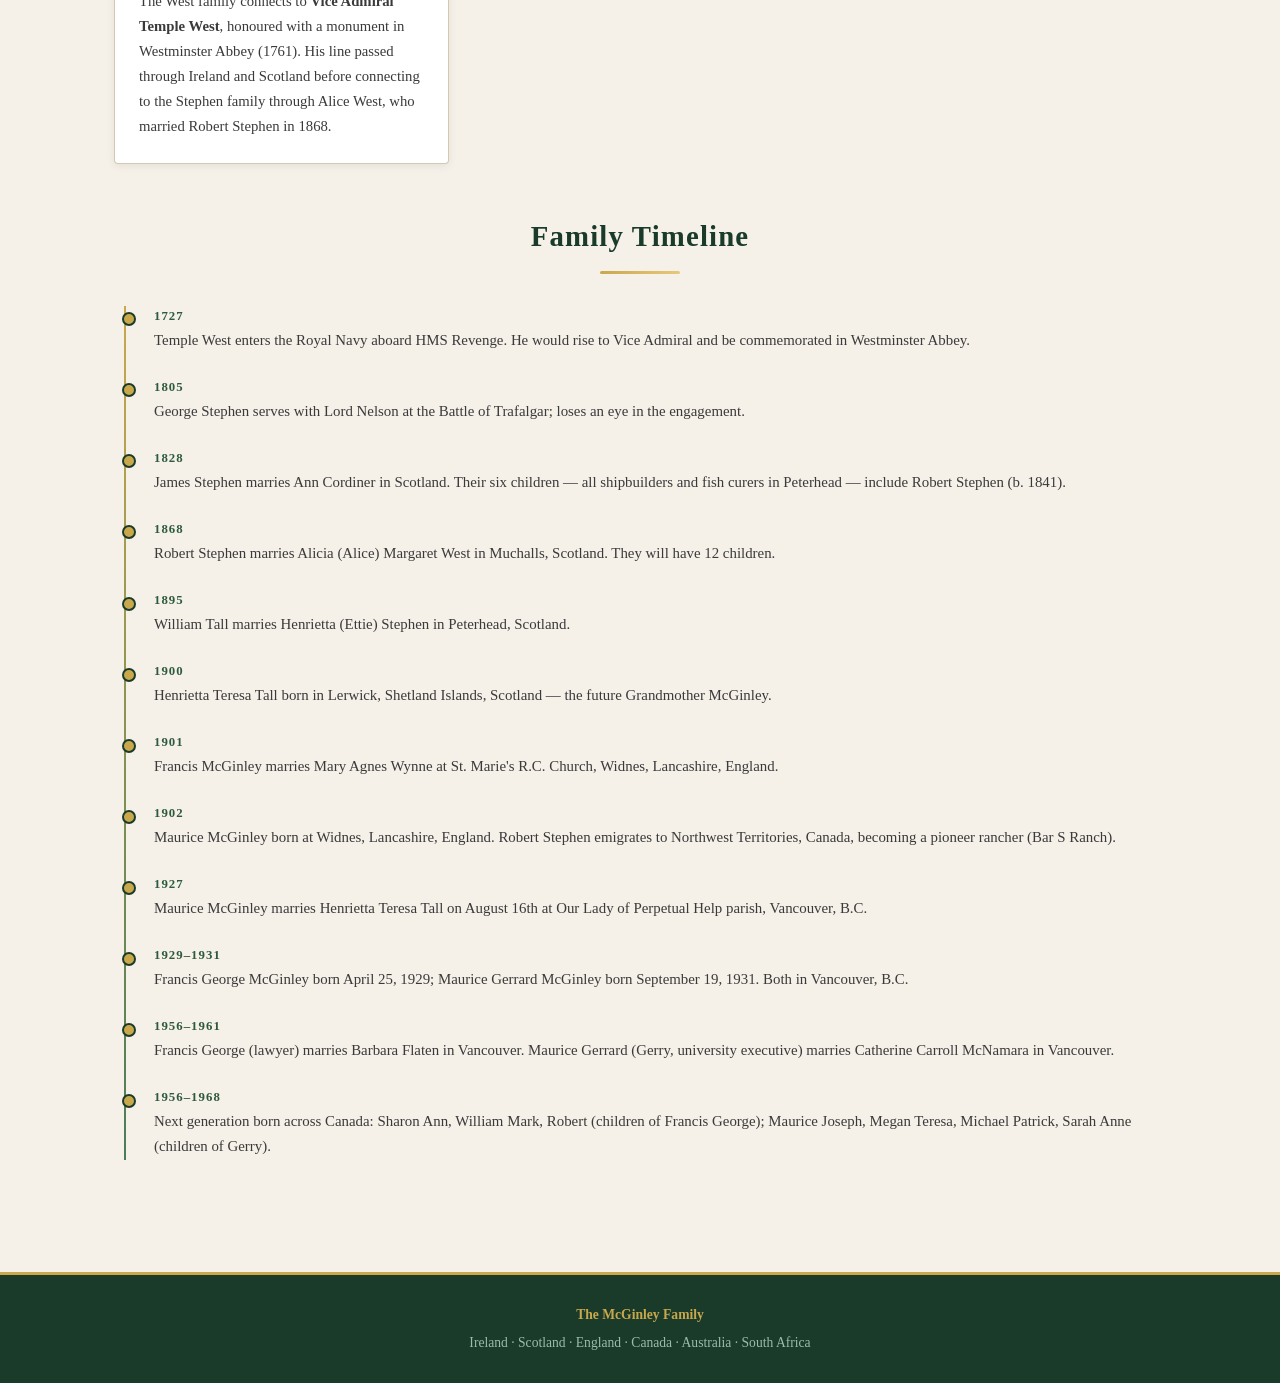
==== commit 12440424: "updating grand children" ====
--- a/index.html
+++ b/index.html
@@ -55,7 +55,7 @@
       <div class="card">
         <div class="card-icon">🗺️</div>
         <h3>Origins &amp; Journeys</h3>
-        <p>The family traces back to Dundork near Dublin, Peterhead in Scotland, Lancaster in England, and Lerwick in
+        <p>The family traces back to Dundalk near Dublin, Peterhead in Scotland, Lancaster in England, and Lerwick in
           the Shetland Islands. Multiple lines converge by 1927.</p>
         <a class="card-link" href="ancestors.html#origins">Family origins →</a>
       </div>
@@ -72,7 +72,7 @@
       <div class="card">
         <div class="card-icon">🍀</div>
         <h3>McGinley — Ireland</h3>
-        <p>Great Great Grandfather <strong>Maurice McGinley</strong> was born at Dundork, near Dublin, Ireland, and
+        <p>Great Great Grandfather <strong>Maurice McGinley</strong> was born at Dundalk, near Dublin, Ireland, and
           moved his family to Lancashire, England. His son Francis married Mary Agnes Wynne in 1901 at Widnes. Their son
           Maurice was born in 1902 — he would become the patriarch of the Canadian McGinley family.</p>
       </div>
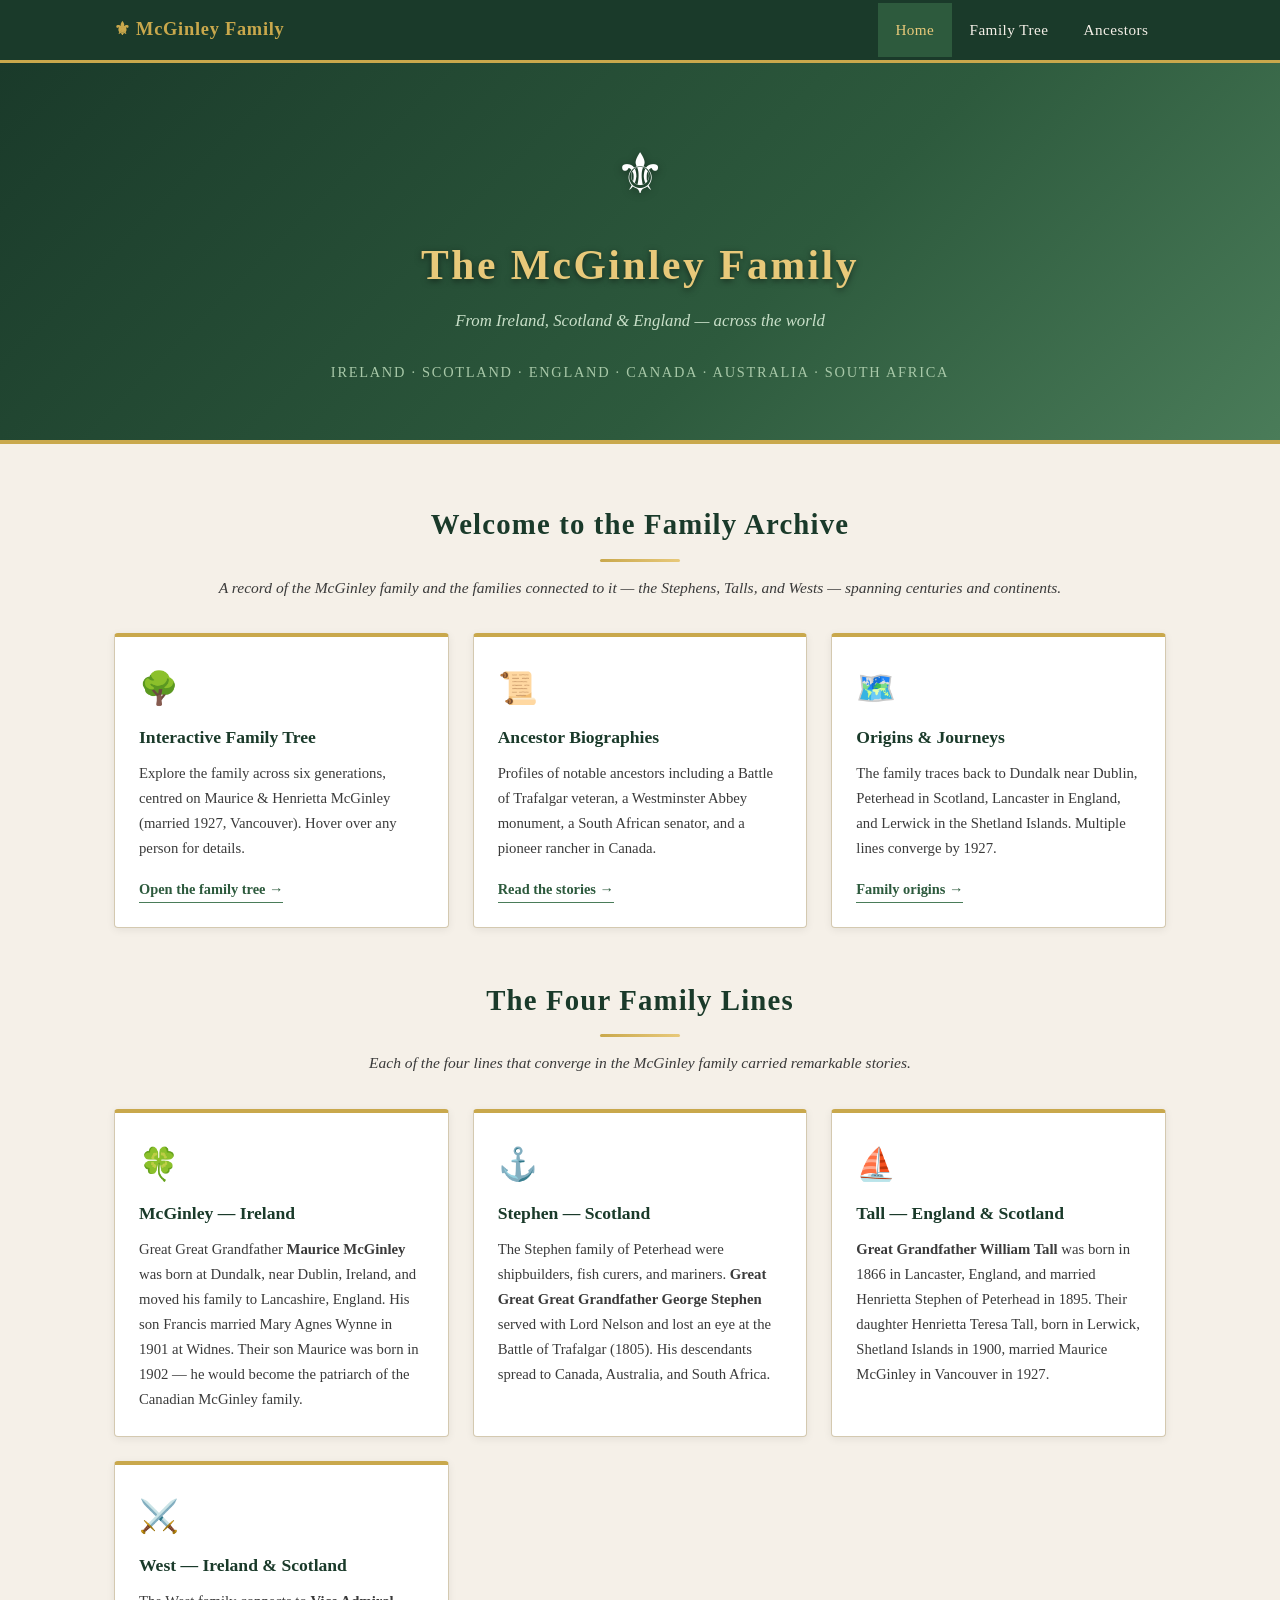
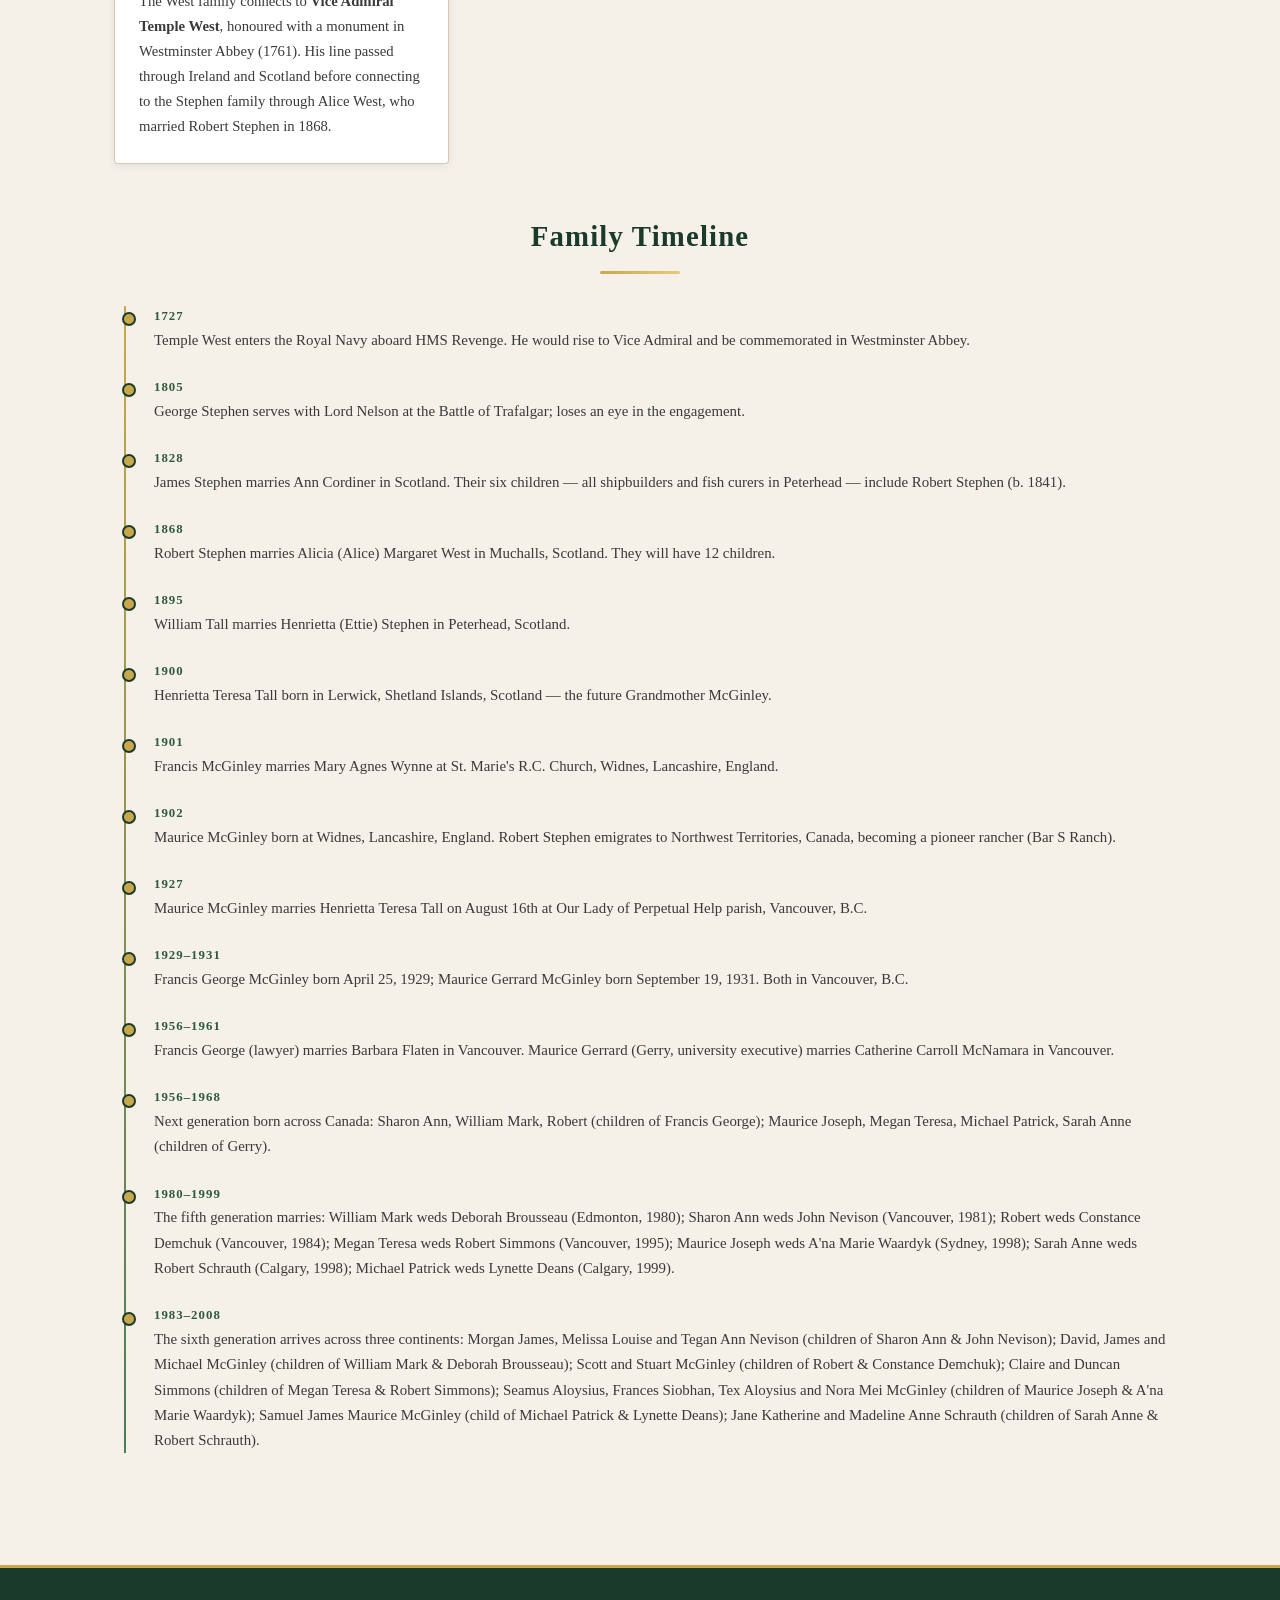
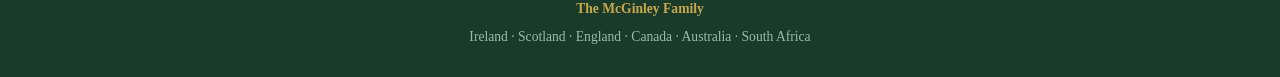
==== commit 4288aa2c: "added 6th generation node to timeline." ====
--- a/index.html
+++ b/index.html
@@ -41,7 +41,7 @@
       <div class="card">
         <div class="card-icon">🌳</div>
         <h3>Interactive Family Tree</h3>
-        <p>Explore the family across five generations, centred on Maurice &amp; Henrietta McGinley (married 1927,
+        <p>Explore the family across six generations, centred on Maurice &amp; Henrietta McGinley (married 1927,
           Vancouver). Hover over any person for details.</p>
         <a class="card-link" href="family-tree.html">Open the family tree →</a>
       </div>
@@ -165,6 +165,23 @@
         <div class="event">Next generation born across Canada: Sharon Ann, William Mark, Robert (children of Francis
           George); Maurice Joseph, Megan Teresa, Michael Patrick, Sarah Anne (children of Gerry).</div>
       </div>
+      <div class="timeline-item">
+        <div class="year">1980–1999</div>
+        <div class="event">The fifth generation marries: William Mark weds Deborah Brousseau (Edmonton, 1980); Sharon Ann
+          weds John Nevison (Vancouver, 1981); Robert weds Constance Demchuk (Vancouver, 1984); Megan Teresa weds Robert
+          Simmons (Vancouver, 1995); Maurice Joseph weds A'na Marie Waardyk (Sydney, 1998); Sarah Anne weds Robert
+          Schrauth (Calgary, 1998); Michael Patrick weds Lynette Deans (Calgary, 1999).</div>
+      </div>
+      <div class="timeline-item">
+        <div class="year">1983–2008</div>
+        <div class="event">The sixth generation arrives across three continents: Morgan James, Melissa Louise and Tegan
+          Ann Nevison (children of Sharon Ann &amp; John Nevison); David, James and Michael McGinley (children of
+          William Mark &amp; Deborah Brousseau); Scott and Stuart McGinley (children of Robert &amp; Constance
+          Demchuk); Claire and Duncan Simmons (children of Megan Teresa &amp; Robert Simmons); Seamus Aloysius,
+          Frances Siobhan, Tex Aloysius and Nora Mei McGinley (children of Maurice Joseph &amp; A'na Marie Waardyk);
+          Samuel James Maurice McGinley (child of Michael Patrick &amp; Lynette Deans); Jane Katherine and Madeline
+          Anne Schrauth (children of Sarah Anne &amp; Robert Schrauth).</div>
+      </div>
     </div>
 
   </div>
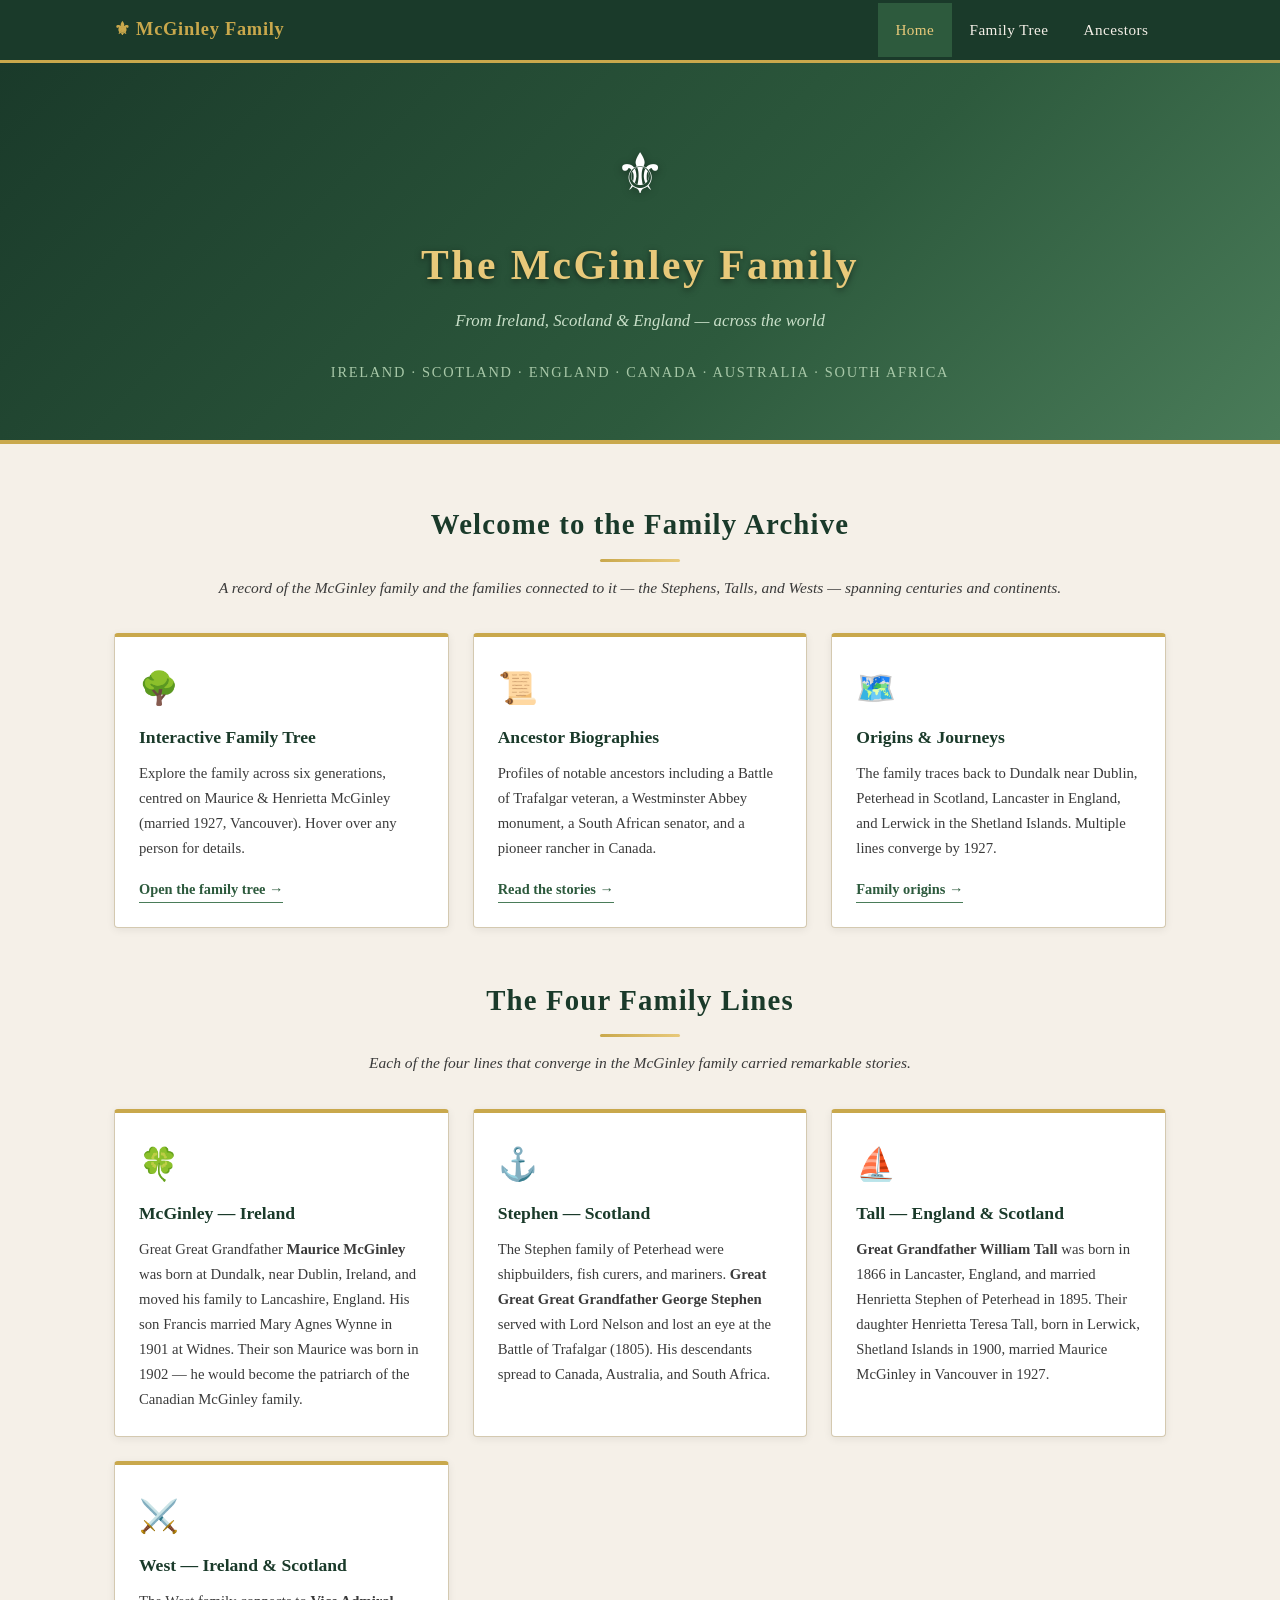
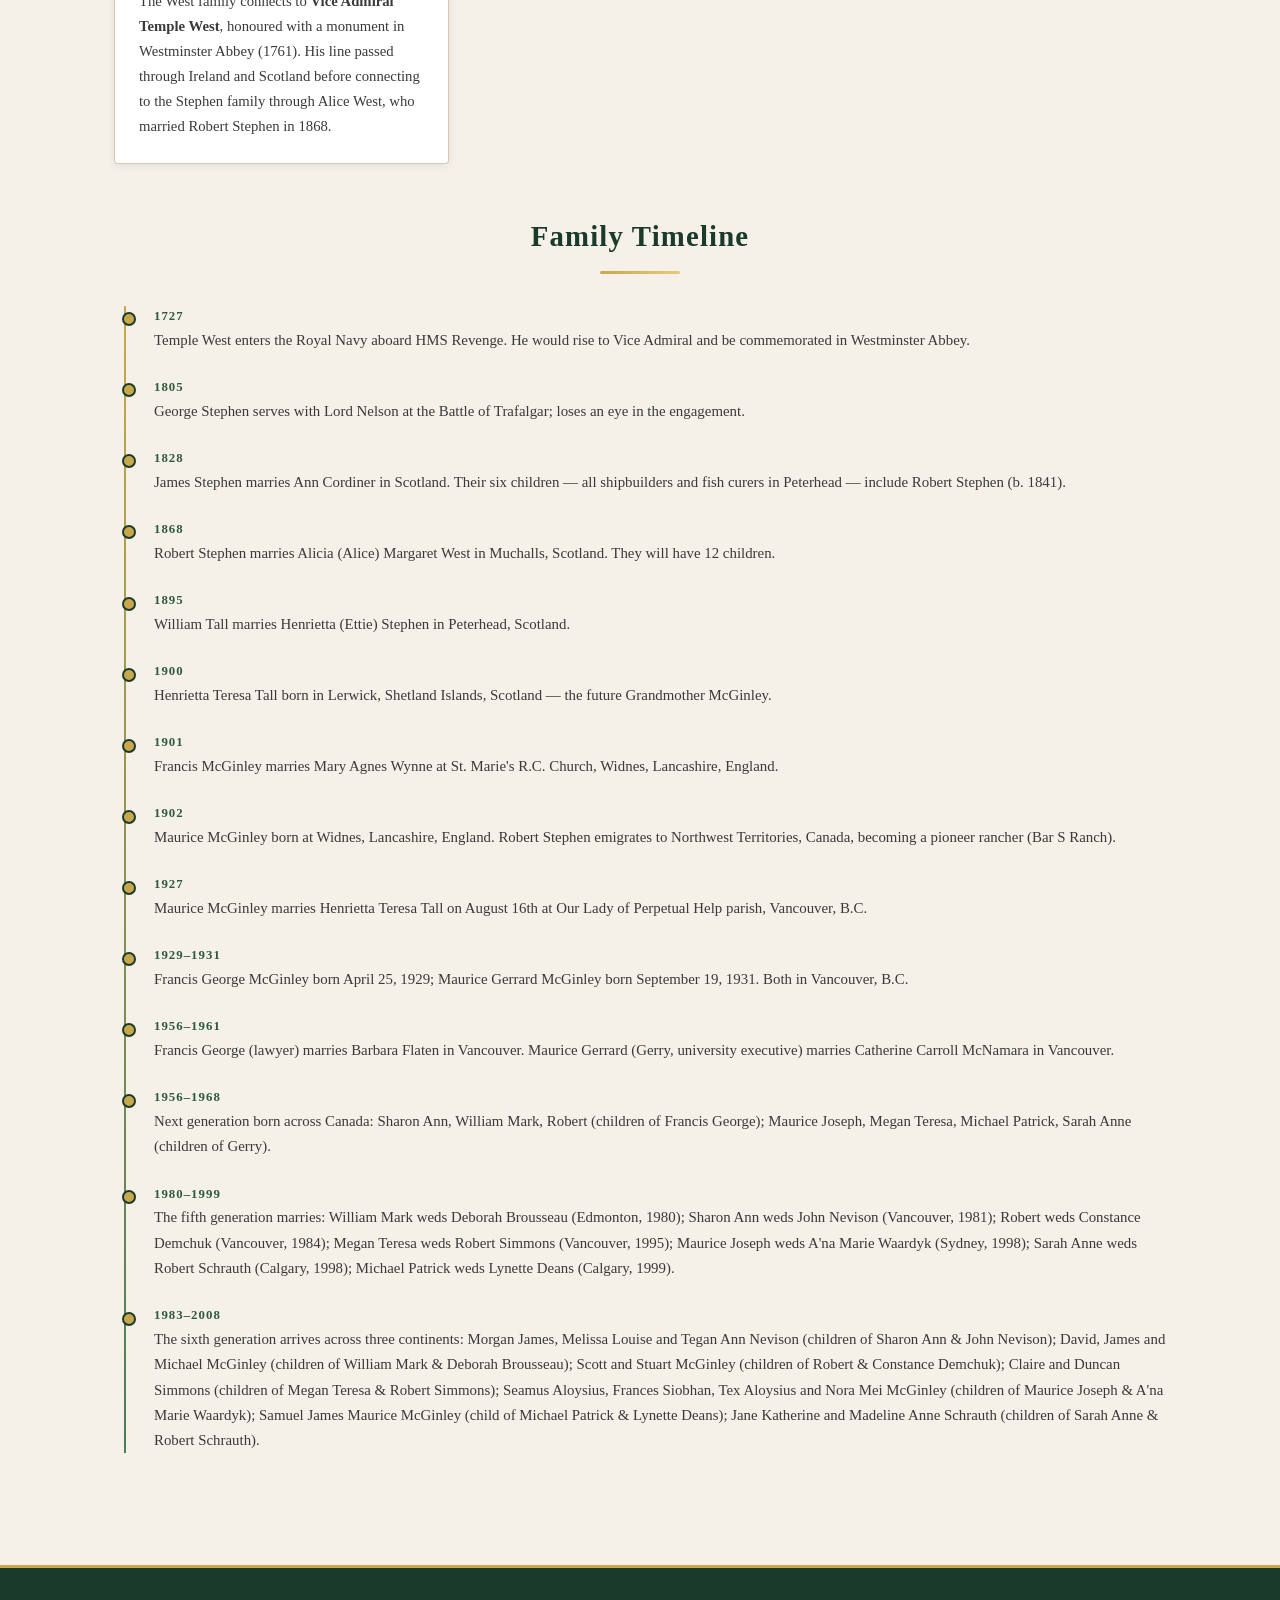
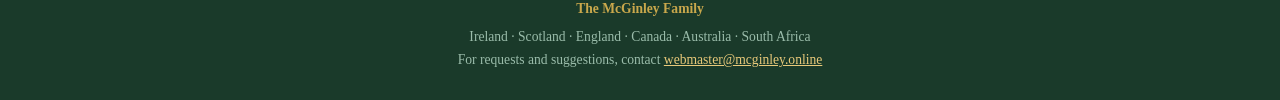
==== commit 51e2f3be: "added header" ====
--- a/index.html
+++ b/index.html
@@ -189,6 +189,7 @@
   <footer>
     <div class="footer-brand">The McGinley Family</div>
     <div>Ireland · Scotland · England · Canada · Australia · South Africa</div>
+    <div>For requests and suggestions, contact <a href="mailto:webmaster@mcginley.online">webmaster@mcginley.online</a></div>
   </footer>
 
 </body>
--- a/style.css
+++ b/style.css
@@ -407,6 +407,8 @@
   margin-top: 3rem;
 }
 footer .footer-brand { color: var(--gold); font-weight: bold; margin-bottom: 0.3rem; }
+footer a { color: var(--gold-light); text-decoration: underline; }
+footer a:hover { color: var(--gold); }
 
 /* ── RESPONSIVE ── */
 @media (max-width: 680px) {
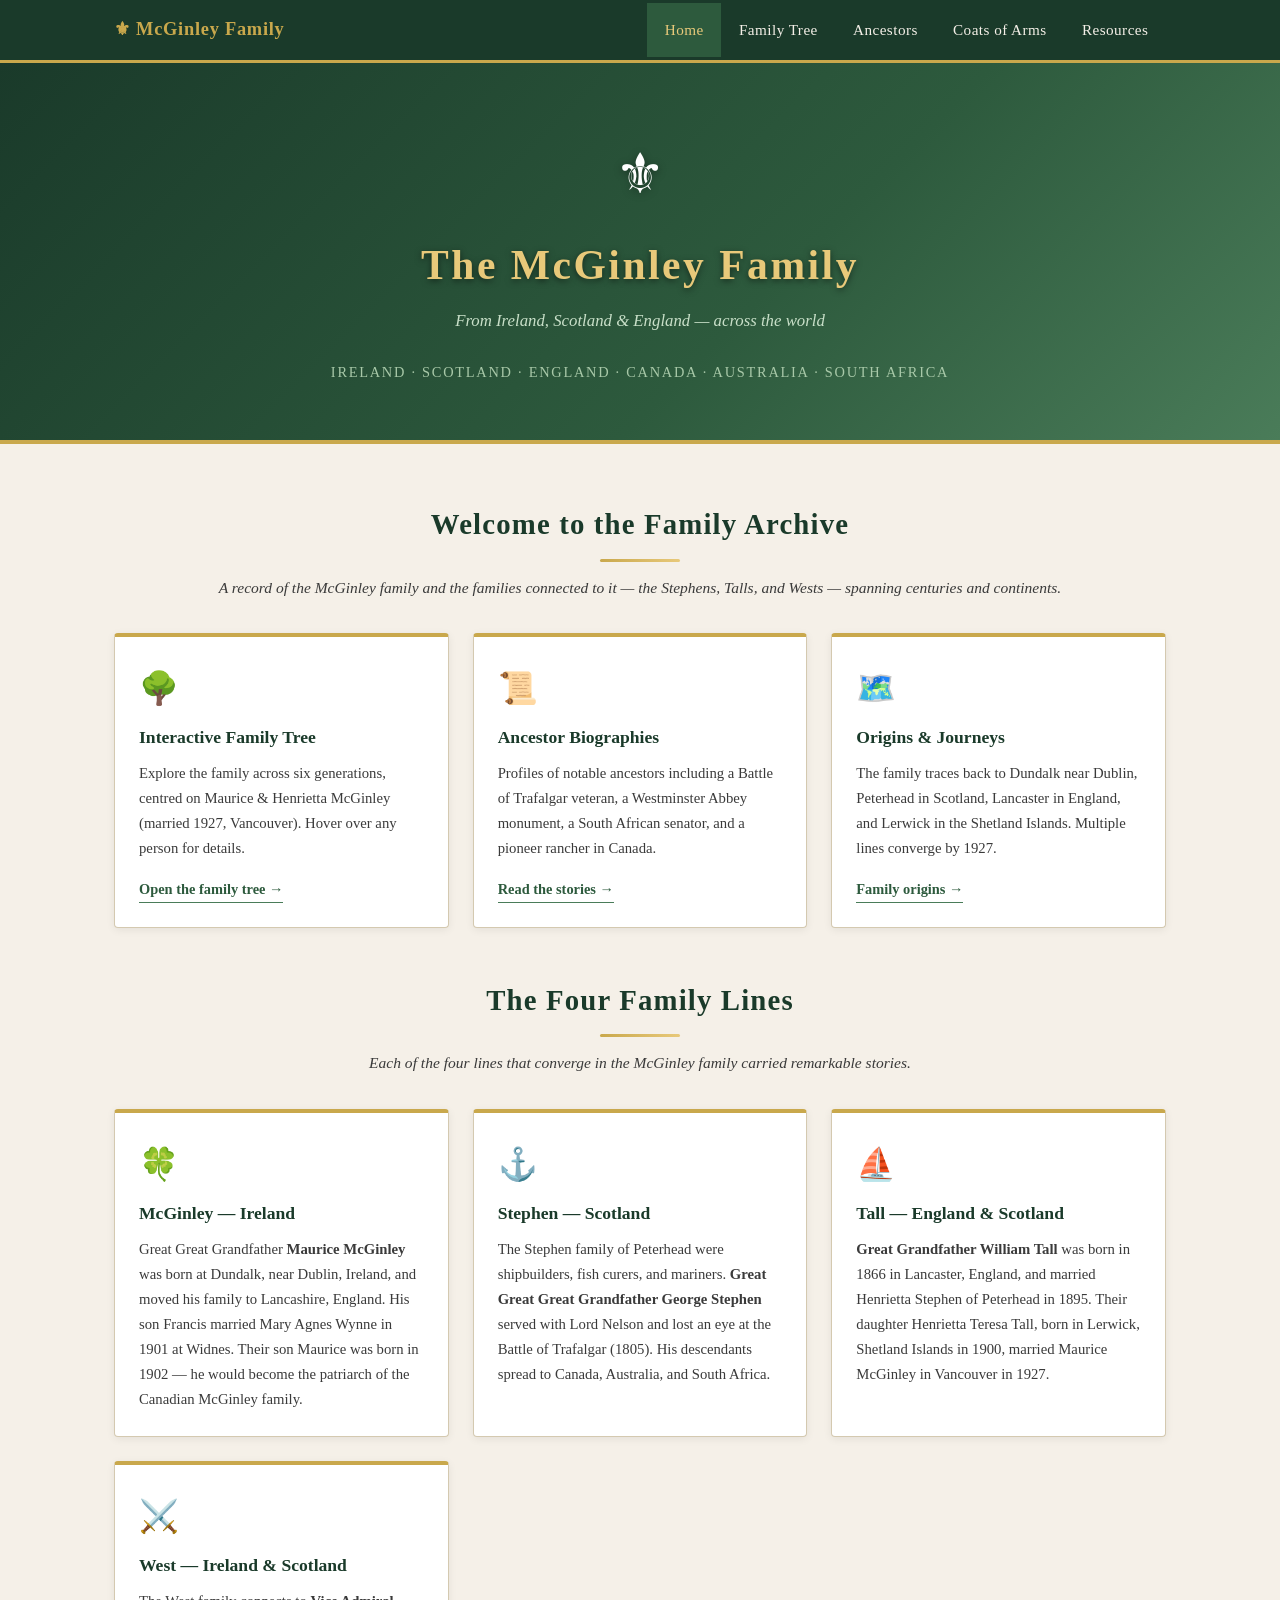
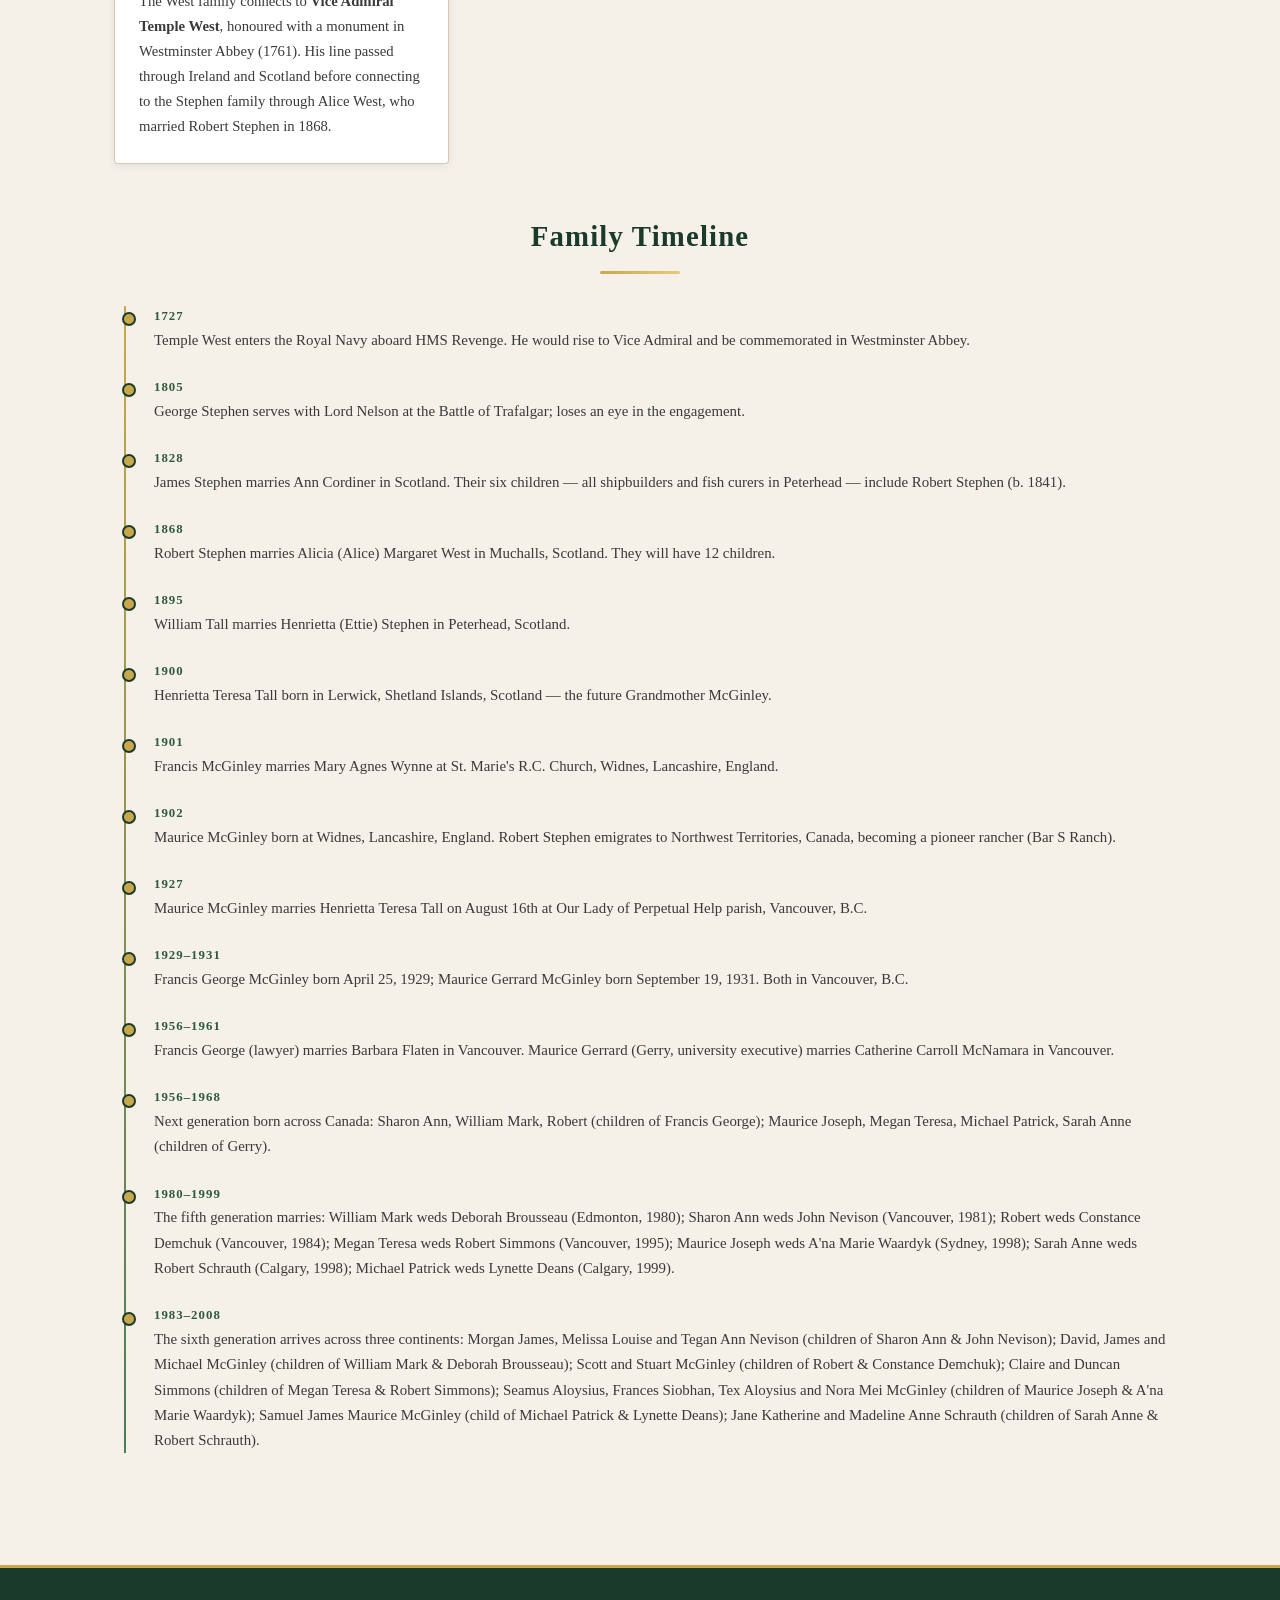
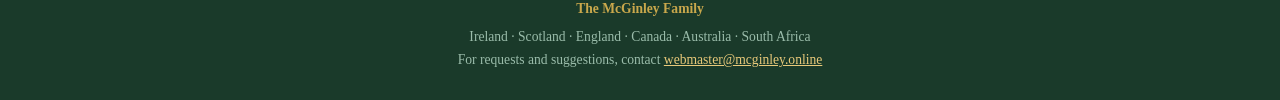
==== commit ac8f69f3: "added coats of arms, resource pages, and favicons." ====
--- a/index.html
+++ b/index.html
@@ -5,6 +5,7 @@
   <meta charset="UTF-8">
   <meta name="viewport" content="width=device-width, initial-scale=1.0">
   <title>The McGinley Family — Genealogy & Heritage</title>
+  <link rel="icon" type="image/svg+xml" href="favicon.svg">
   <link rel="stylesheet" href="style.css">
 </head>
 
@@ -17,6 +18,8 @@
         <li><a href="index.html" class="active">Home</a></li>
         <li><a href="family-tree.html">Family Tree</a></li>
         <li><a href="ancestors.html">Ancestors</a></li>
+        <li><a href="coats-of-arms.html">Coats of Arms</a></li>
+        <li><a href="resources.html">Resources</a></li>
       </ul>
     </div>
   </nav>
